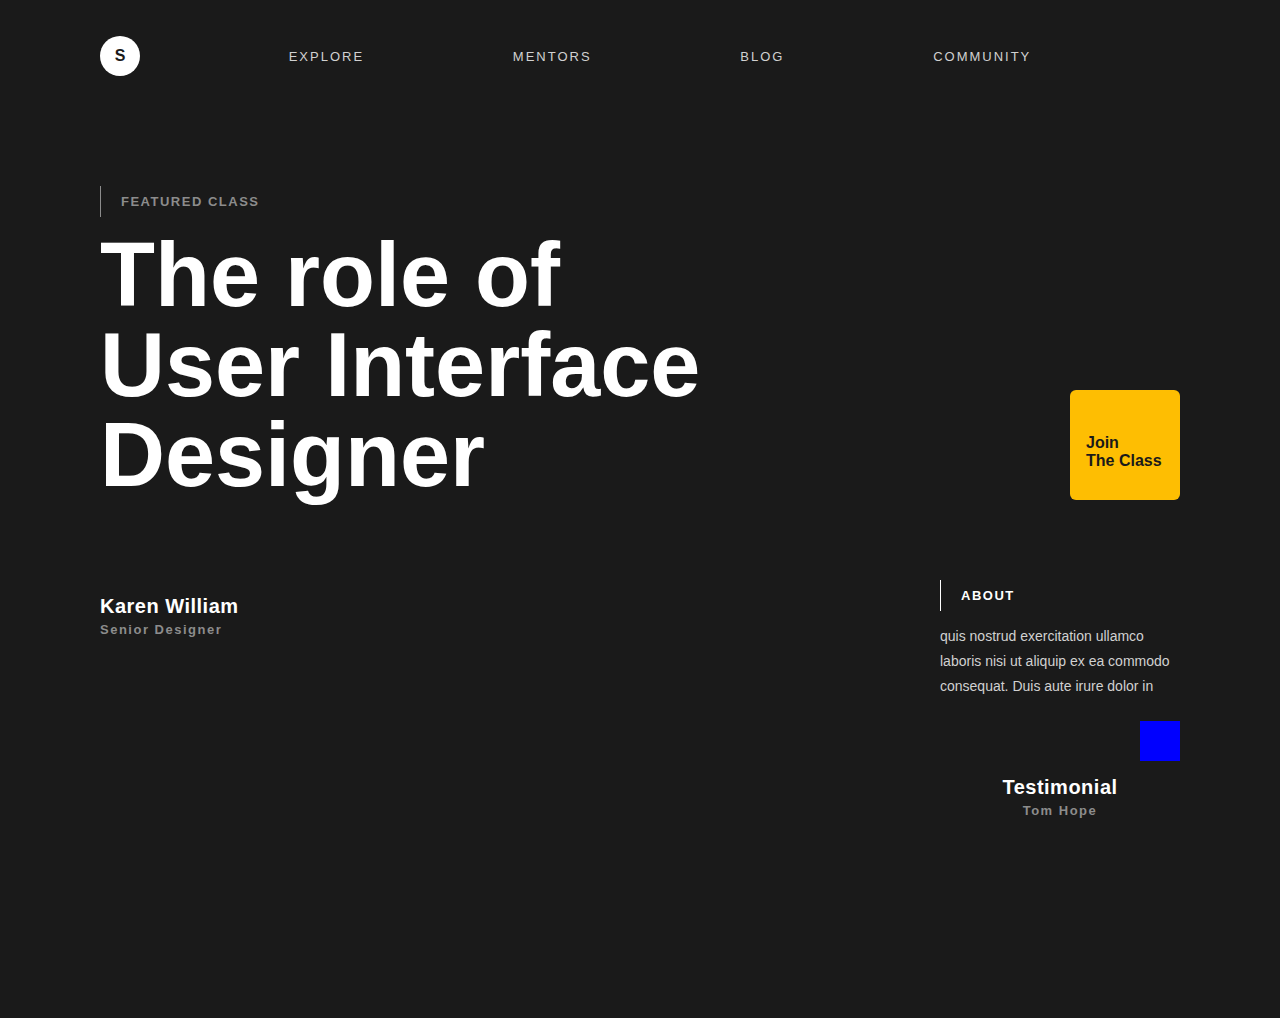
==== index.html @ 88dd3c0a "finish header" ====
<!DOCTYPE html>
<html lang="en">
<head>
  <meta charset="UTF-8">
  <meta http-equiv="X-UA-Compatible" content="IE=edge">
  <meta name="viewport" content="width=device-width, initial-scale=1.0">
  <link rel="stylesheet" href="style.css">
  <title>Сайт визитка</title>
</head>
<body>
  <header class="header">
    <div class="container">
      <nav class="navigation">
        <a href="" class="logo">S</a>
        <ul class="navigation-holder">
          <li class="nav-links">
            <a href="#">Explore</a>
          </li>
          <li class="nav-links">
            <a href="#">Mentors</a>
          </li>
          <li class="nav-links">
            <a href="#">Blog</a>
          </li>
          <li class="nav-links">
            <a href="#">Community</a>
          </li>
        </ul>
      </nav>
      <!-- Конец навигации -->
      <section class="header-title">
        <span class="header-subtitle-text">featured class</span>
        <h1 class="header-title-text">
          The role of
          User Interface
          Designer
        </h1>
      
        <a href="#" class="join">
          <img src="/img/icons/arrow.svg" alt="">
          <span class="join-text">Join <br> The Class</span>
        </a>
      </section>
      <!-- Конец 2ой секции -->
      <section class="header-info-block">
        
        <div class="card-info">
          <img src="/img/girl-avatar.png" alt="" class="card-info-img">
          <h2 class="info-title">Karen William</h2>
          <span class="info-subtitle">Senior Designer</span>
        </div>

        <div class="card-about">
          <div class="about-text-wrapper">
            <span class="about-subtitle-text">About</span>
            <p class="about-desc">
              quis nostrud exercitation ullamco
              laboris nisi ut aliquip ex ea commodo
              consequat. Duis aute irure dolor in
            </p>
          </div>

          <div class="audio-block">
            <img src="/img/man-avatar.png" alt="">
            <div class="audio-container">
              <img src="/img/audio.png" class="audio-track" alt="">
              <a href="#" class="play-btn">
                <img src="/img/icons/play.svg" alt="">
              </a>
            </div>

          </div>

          <h2 class="about-title">Testimonial</h2>
          <span class="about-subtitle">Tom Hope</span>
        </div>
      </section>

    </div>
  </header>
</body>
</html>
---- style.css ----
* {
  box-sizing: border-box;
  margin: 0;
  font-family: Arial, Helvetica, sans-serif;
}
.container {
  max-width: 1080px;
  margin: 0 auto;
}

/* HEADER */
.header {
  background-color: #1A1A1A;
  padding-top: 36px;
  padding-bottom: 200px;
}
.navigation {
  display: flex;
  justify-content: space-between;
  align-items: center;
}
.logo {
  width: 40px;
  height: 40px;
  border-radius: 50%;
  background-color: #fff;
  display: flex;
  justify-content: center;
  align-items: center;
  text-decoration: none;
  color: #1A1A1A;
  font-weight: bold;
}
.navigation-holder {
  list-style-type: none;
  padding: 0;
  display: flex;
  flex-grow: 1;
  justify-content: space-evenly;
}
.nav-links a {
  text-decoration: none;
  color: #D1D1D1;
  text-transform: uppercase;
  letter-spacing: 2px;
  font-size: 13px;
}

.header-title {
  margin-top: 110px;
  margin-bottom: 80px;
  position: relative;
}
.header-subtitle-text {
  display: inline-block;
  border-left: 1px solid #8C8C8C;
  padding: 8px 0 8px 20px;
  color: #8C8C8C;
  font-weight: bold;
  text-transform: uppercase;
  font-size: 13px;
  letter-spacing: 1.5px;
  margin-bottom: 13px;
}
.header-title-text {
  font-size: 90px;
  font-weight: bold;
  color: #fff;
  max-width: 620px;
  line-height: 1;
}

.join {
  background-color: #FEBE02;
  position: absolute;
  right: 0;
  bottom: 0;
  width: 110px;
  height: 110px;
  padding: 16px;
  display: flex;
  flex-direction: column;
  justify-content: space-evenly;
  align-items: flex-start;
  text-decoration: none;
  color: #1A1A1A;
  font-weight: bold;
  border-radius: 6px;
}

.header-info-block {
  display: flex;
  justify-content: space-between;
}
.card-info {
  max-width: 361px;
}

.card-info-img {
  display: flex;
}
.info-title {
  font-size: 20px;
  font-weight: bold;
  color: #fff;
  letter-spacing: 0.5px;
  margin-top: 15px;
  margin-bottom: 4px;
}
.info-subtitle {
  font-size: 13px;
  color: #8C8C8C;
  font-weight: bold;
  letter-spacing: 1.5px;
  display: block;
}

.about-subtitle-text {
  display: inline-block;
  border-left: 1px solid #fff;
  padding: 8px 0 8px 20px;
  color: #fff;
  font-weight: bold;
  text-transform: uppercase;
  font-size: 13px;
  letter-spacing: 1.5px;
  margin-bottom: 13px;
}
.about-desc {
  color: #D1D1D1;
  max-width: 240px;
  font-size: 14px;
  line-height: 1.8;
}

.audio-block {
  background-color: #242424;
  display: flex;
  margin-top: 61px;
}
.audio-container {
  display: flex;
  align-items: center;
  justify-content: center;
  flex: 1;
  position: relative;
  padding: 0 34px;
}
.play-btn {
  display: flex;
  background-color: blue;
  width: 40px;
  height: 40px;
  align-items: center;
  justify-content: center;
  position: absolute;
  right: 0;
  bottom: 0;
}

.about-title {
  font-size: 20px;
  font-weight: bold;
  color: #fff;
  letter-spacing: 0.5px;
  margin-top: 15px;
  margin-bottom: 4px;
  text-align: center;
}
.about-subtitle {
  font-size: 13px;
  color: #8C8C8C;
  font-weight: bold;
  letter-spacing: 1.5px;
  text-align: center;
  display: block;
}
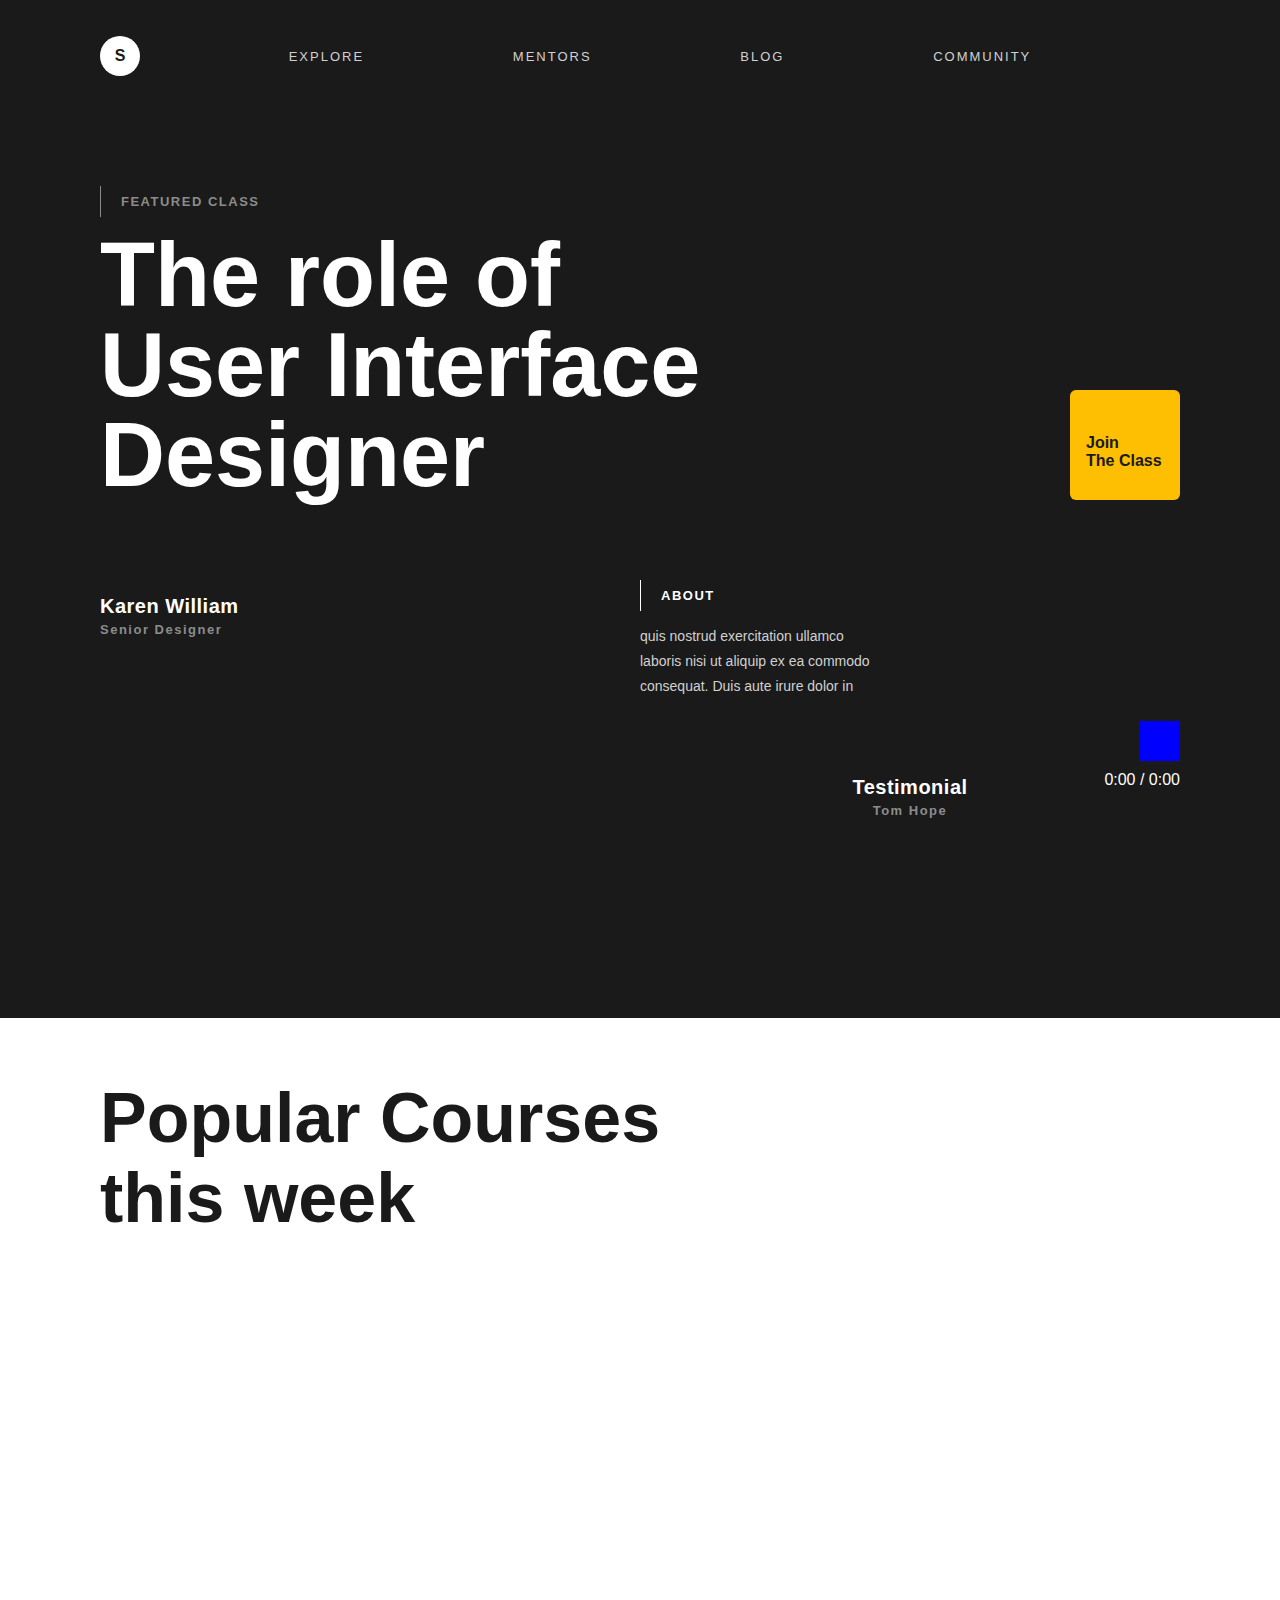
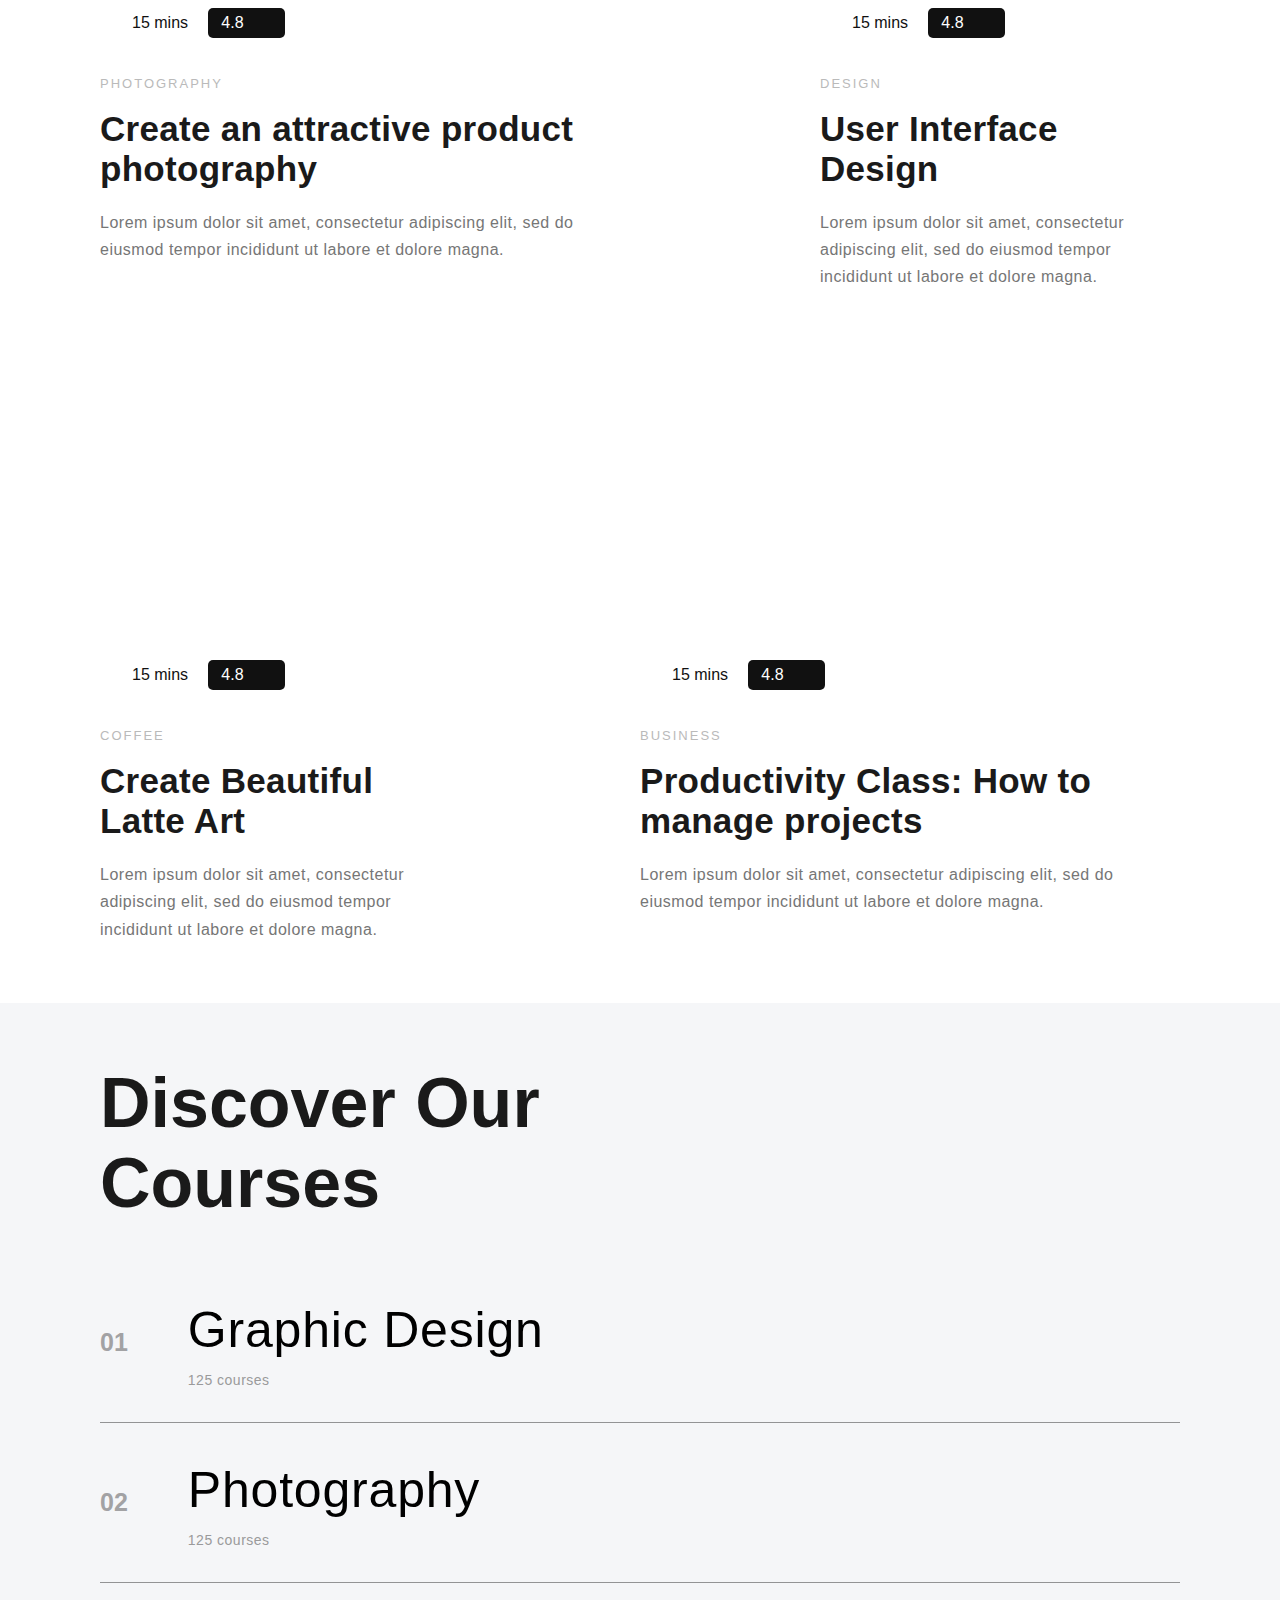
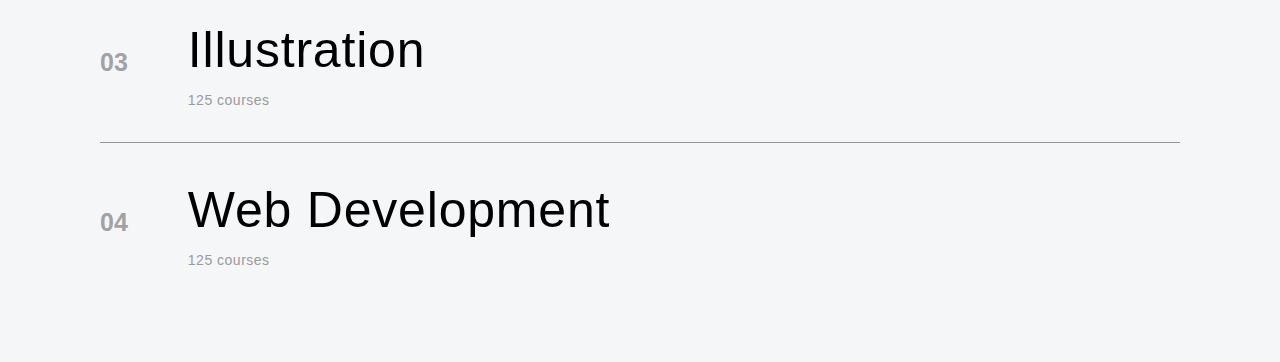
==== commit af2d1dd2: "src img" ====
--- a/index.html
+++ b/index.html
@@ -11,7 +11,8 @@
   <header class="header">
     <div class="container">
       <nav class="navigation">
-        <a href="" class="logo">S</a>
+        <a href="#" class="logo">S</a>
+        <a href="#" class="mob-btn">=</a>
         <ul class="navigation-holder">
           <li class="nav-links">
             <a href="#">Explore</a>
@@ -27,25 +28,19 @@
           </li>
         </ul>
       </nav>
-      <!-- Конец навигации -->
       <section class="header-title">
         <span class="header-subtitle-text">featured class</span>
         <h1 class="header-title-text">
-          The role of
-          User Interface
-          Designer
+          The role of User Interface Designer
         </h1>
-      
         <a href="#" class="join">
-          <img src="/img/icons/arrow.svg" alt="">
+          <img src="./img/icons/arrow.svg" alt="">
           <span class="join-text">Join <br> The Class</span>
         </a>
       </section>
-      <!-- Конец 2ой секции -->
       <section class="header-info-block">
-        
         <div class="card-info">
-          <img src="/img/girl-avatar.png" alt="" class="card-info-img">
+          <img src="./img/girl-avatar.png" alt="" class="card-info-img">
           <h2 class="info-title">Karen William</h2>
           <span class="info-subtitle">Senior Designer</span>
         </div>
@@ -60,24 +55,186 @@
             </p>
           </div>
 
-          <div class="audio-block">
-            <img src="/img/man-avatar.png" alt="">
-            <div class="audio-container">
-              <img src="/img/audio.png" class="audio-track" alt="">
-              <a href="#" class="play-btn">
-                <img src="/img/icons/play.svg" alt="">
-              </a>
-            </div>
-
-          </div>
-
-          <h2 class="about-title">Testimonial</h2>
-          <span class="about-subtitle">Tom Hope</span>
+          <div class="audio-holder">
+            <div class="audio-block">
+              <img src="./img/man-avatar.png" alt="">
+              <div class="audio-container">
+                <div class="audio-detail">
+                  <div class="control">
+                    <i class="fi-rr-play" id="playPause"></i>
+                  </div>
+                  <div id="wave"></div>
+                </div>
+              </div>
+            </div>
+
+            <div class="audio-author">
+              <div>
+                <h2 class="about-title">Testimonial</h2>
+                <span class="about-subtitle">Tom Hope</span>
+              </div>
+
+              <div class="time">
+                <span id="current">0:00</span> /
+                <span id="duration">0:00</span>
+              </div>
+            </div>
+
+          </div>
         </div>
-      </section>
-
+      </section> <!-- Конец .header-info-block -->
     </div>
   </header>
+
+  <main class="main-content">
+    <div class="container">
+      <section class="courses">
+        <h1 class="course-section-title">Popular Courses <br> this week</h1>
+
+        <section class="course-row">
+          <div class="course-card card-big">
+            <div class="img-container img-card-1">
+              <span class="btn-time">15 mins</span>
+              <span class="btn-raiting">
+                4.8
+                <img src="./img/icons/star.svg" width="15" height="15" alt="">
+              </span>
+            </div>
+
+            <div class="info-container">
+              <h4 class="course-category">PHOTOGRAPHY</h4>
+
+              <h2 class="course-title">Create an attractive product photography</h2>
+
+              <p class="course-desc">Lorem ipsum dolor sit amet, consectetur
+                adipiscing elit, sed do eiusmod tempor
+                incididunt ut labore et dolore magna.
+              </p>
+            </div>
+          </div>
+
+          <div class="course-card card-small">
+            <div class="img-container img-card-2">
+              <span class="btn-time">15 mins</span>
+              <span class="btn-raiting">
+                4.8
+                <img src="./img/icons/star.svg" width="15" height="15" alt="">
+              </span>
+            </div>
+
+            <div class="info-container">
+              <h4 class="course-category">DESIGN</h4>
+
+              <h2 class="course-title">User Interface Design</h2>
+
+              <p class="course-desc">Lorem ipsum dolor sit amet, consectetur
+                adipiscing elit, sed do eiusmod tempor
+                incididunt ut labore et dolore magna.
+              </p>
+            </div>
+          </div>
+        </section>
+
+        <section class="course-row">
+          <div class="course-card card-small">
+            <div class="img-container img-card-3">
+              <span class="btn-time">15 mins</span>
+              <span class="btn-raiting">
+                4.8
+                <img src="./img/icons/star.svg" width="15" height="15" alt="">
+              </span>
+            </div>
+
+            <div class="info-container">
+              <h4 class="course-category">COFFEE</h4>
+
+              <h2 class="course-title">Create Beautiful Latte Art</h2>
+
+              <p class="course-desc">Lorem ipsum dolor sit amet, consectetur
+                adipiscing elit, sed do eiusmod tempor
+                incididunt ut labore et dolore magna.
+              </p>
+            </div>
+          </div>
+
+          <div class="course-card card-big">
+            <div class="img-container img-card-4">
+              <span class="btn-time">15 mins</span>
+              <span class="btn-raiting">
+                4.8
+                <img src="./img/icons/star.svg" width="15" height="15" alt="">
+              </span>
+            </div>
+
+            <div class="info-container">
+              <h4 class="course-category">BUSINESS</h4>
+
+              <h2 class="course-title">Productivity Class: How to manage projects</h2>
+
+              <p class="course-desc">Lorem ipsum dolor sit amet, consectetur
+                adipiscing elit, sed do eiusmod tempor
+                incididunt ut labore et dolore magna.
+              </p>
+            </div>
+          </div>
+        </section>
+
+      </section> <!-- конец section.courses -->
+    </div>
+  </main>
+  
+  <footer class="footer">
+    <div class="container">
+      <section class="courses-info">
+
+        <h1 class="course-info-title">Discover Our <br> Courses</h1>
+        
+        <section class="footer-row">
+          <div class="left-block">
+            <h4 class="course-number">01</h4>
+            <div class="course-block">
+              <h2 class="course-name">Graphic Design</h2>
+              <span class="course-count">125 courses</span>
+            </div>
+          </div>
+          <img src="./img/icons/arrow.svg" width="18" alt="">
+        </section>
+        <section class="footer-row">
+          <div class="left-block">
+            <h4 class="course-number">02</h4>
+            <div class="course-block">
+              <h2 class="course-name">Photography</h2>
+              <span class="course-count">125 courses</span>
+            </div>
+          </div>
+          <img src="./img/icons/arrow.svg" width="18" alt="">
+        </section>
+        <section class="footer-row">
+          <div class="left-block">
+            <h4 class="course-number">03</h4>
+            <div class="course-block">
+              <h2 class="course-name">Illustration</h2>
+              <span class="course-count">125 courses</span>
+            </div>
+          </div>
+          <img src="./img/icons/arrow.svg" width="18" alt="">
+        </section>
+        <section class="footer-row">
+          <div class="left-block">
+            <h4 class="course-number">04</h4>
+            <div class="course-block">
+              <h2 class="course-name">Web Development</h2>
+              <span class="course-count">125 courses</span>
+            </div>
+          </div>
+          <img src="./img/icons/arrow.svg" width="18" alt="">
+        </section>
+      </section>
+    </div>
+  </footer>
+
+  <script src="wavesurfer.js"></script>
+  <script src="media.js"></script>
 </body>
 </html>
 
--- a/style.css
+++ b/style.css
@@ -1,8 +1,11 @@
+@import url('https://cdn-uicons.flaticon.com/uicons-regular-rounded/css/uicons-regular-rounded.css');
+
 * {
   box-sizing: border-box;
   margin: 0;
   font-family: Arial, Helvetica, sans-serif;
 }
+
 .container {
   max-width: 1080px;
   margin: 0 auto;
@@ -14,11 +17,13 @@
   padding-top: 36px;
   padding-bottom: 200px;
 }
+
 .navigation {
   display: flex;
   justify-content: space-between;
   align-items: center;
 }
+
 .logo {
   width: 40px;
   height: 40px;
@@ -31,6 +36,7 @@
   color: #1A1A1A;
   font-weight: bold;
 }
+
 .navigation-holder {
   list-style-type: none;
   padding: 0;
@@ -38,6 +44,7 @@
   flex-grow: 1;
   justify-content: space-evenly;
 }
+
 .nav-links a {
   text-decoration: none;
   color: #D1D1D1;
@@ -51,6 +58,7 @@
   margin-bottom: 80px;
   position: relative;
 }
+
 .header-subtitle-text {
   display: inline-block;
   border-left: 1px solid #8C8C8C;
@@ -62,6 +70,7 @@
   letter-spacing: 1.5px;
   margin-bottom: 13px;
 }
+
 .header-title-text {
   font-size: 90px;
   font-weight: bold;
@@ -92,6 +101,7 @@
   display: flex;
   justify-content: space-between;
 }
+
 .card-info {
   max-width: 361px;
 }
@@ -99,6 +109,7 @@
 .card-info-img {
   display: flex;
 }
+
 .info-title {
   font-size: 20px;
   font-weight: bold;
@@ -107,6 +118,7 @@
   margin-top: 15px;
   margin-bottom: 4px;
 }
+
 .info-subtitle {
   font-size: 13px;
   color: #8C8C8C;
@@ -126,6 +138,7 @@
   letter-spacing: 1.5px;
   margin-bottom: 13px;
 }
+
 .about-desc {
   color: #D1D1D1;
   max-width: 240px;
@@ -133,11 +146,16 @@
   line-height: 1.8;
 }
 
+.audio-holder {
+  width: 540px;
+}
+
 .audio-block {
   background-color: #242424;
   display: flex;
   margin-top: 61px;
 }
+
 .audio-container {
   display: flex;
   align-items: center;
@@ -146,6 +164,7 @@
   position: relative;
   padding: 0 34px;
 }
+
 .play-btn {
   display: flex;
   background-color: blue;
@@ -167,6 +186,7 @@
   margin-bottom: 4px;
   text-align: center;
 }
+
 .about-subtitle {
   font-size: 13px;
   color: #8C8C8C;
@@ -174,4 +194,286 @@
   letter-spacing: 1.5px;
   text-align: center;
   display: block;
-}+}
+
+.audio-detail {
+  flex: 1;
+}
+
+.control {
+  position: absolute;
+  right: 0;
+  bottom: 0;
+}
+
+.control i {
+  width: 40px;
+  height: 40px;
+  display: flex;
+  justify-content: center;
+  align-items: center;
+  font-size: 1.25rem;
+  background-color: blue;
+  color: white;
+  cursor: pointer;
+}
+
+.audio-author {
+  display: flex;
+  justify-content: center;
+  position: relative;
+}
+
+.time {
+  color: #fff;
+  position: absolute;
+  top: 10px;
+  right: 0;
+}
+
+/* MAIN CONTENT */
+
+.course-section-title {
+  font-weight: 600;
+  font-size: 70px;
+  color: #1A1A1A;
+  margin: 60px 0;
+}
+.course-row {
+  display: flex;
+  justify-content: space-between;
+  margin-bottom: 60px;
+}
+
+.card-big {
+  width: 540px;
+}
+.card-small {
+  width: 360px;
+}
+
+.img-container {
+  background-size: cover;
+  background-position: center;
+  background-repeat: no-repeat;
+  height: 360px;
+  display: flex;
+  flex-direction: row;
+  align-items: flex-end;
+  padding-bottom: 20px;
+  padding-left: 20px;
+}
+.img-card-1 {background-image: url(./img/card-1.png);}
+
+.btn-time {
+  background-color: #fff;
+  border-radius: 5px;
+  color: #111;
+  padding: 6px 12px;
+  display: inline-block;
+  margin-right: 8px;
+}
+.btn-raiting {
+  width: 77px;
+  background-color: #111;
+  border-radius: 5px;
+  color: #fff;
+  padding: 6px 0px;
+  display: inline-flex;
+  align-items: center;
+  justify-content: space-evenly;
+}
+
+.course-category {
+  font-size: 13px;
+  letter-spacing: 2px;
+  color: #BABABA;
+  font-weight: 400;
+  margin: 18px 0;
+}
+.course-title {
+  font-size: 35px;
+  font-weight: bold;
+  letter-spacing: 0.3px;
+  color: #1A1A1A;
+  margin-bottom: 20px;
+}
+.course-desc {
+  font-size: 16px;
+  font-weight: 400;
+  color: #767676;
+  line-height: 1.7;
+  letter-spacing: 0.5px;
+}
+
+.img-card-2 {background-image: url(./img/card-2.png);}
+
+.img-card-3 {background-image: url(./img/card-3.png);}
+
+.img-card-4 {background-image: url(./img/card-4.png);}
+
+/* FOOTER */
+
+.footer {
+  background-color: #F5F6F8;
+  padding: 60px 0;
+}
+.course-info-title {
+  font-weight: 600;
+  font-size: 70px;
+  color: #1A1A1A;
+  padding-bottom: 40px;
+}
+
+.footer-row {
+  display: flex;
+  justify-content: space-between;
+  align-items: center;
+  border-bottom: 1px solid #939495;
+  padding: 30px 0;
+}
+.left-block {
+  display: flex;
+  align-items: center;
+}
+.course-number {
+  font-style: normal;
+  font-weight: 600;
+  font-size: 25px;
+  color: #A2A2A4;
+}
+
+.course-block {
+  margin-left: 60px;
+  line-height: 1.5;
+}
+.course-name {
+  font-style: normal;
+  font-weight: 400;
+  font-size: 50px;
+  letter-spacing: 0.8px;
+  color: #000000;
+}
+.course-count {
+  font-style: normal;
+  font-weight: 400;
+  font-size: 14px;
+  letter-spacing: 0.5px;
+  color: #9A9A9B;
+}
+.footer-row:last-child {
+  border-bottom: none;
+}
+
+.mob-btn {
+  display: none;
+}
+
+
+/* MEDIA QUERIES */
+
+@media (max-width: 1120px) {
+  .container {
+    padding: 0 20px;
+  }
+}
+
+@media (max-width: 992px) {
+  /* Для аудиоблока */
+  .header-info-block {
+    flex-direction: column;
+  }
+  .card-about {
+    align-self: flex-end;
+    margin-top: 60px;
+  }
+  .audio-container {
+    order: -1;
+  }
+
+  /* Для основного раздела */
+  .course-row {
+    flex-wrap: wrap;
+    margin-bottom: 0;
+  }
+  .course-card {
+    display: flex;
+    margin-bottom: 60px;
+  }
+  .card-big, .card-small {
+    width: 100%;
+  }
+  .img-container, .info-container {
+    width: 50%;
+  }
+  .img-card-1, .img-card-3 {
+    margin-right: 40px;
+  }
+  .img-card-2, .img-card-4 {
+    order: 2;
+    margin-left: 40px;
+  }
+}
+
+@media (max-width: 756px) {
+  /* Для основного раздела */
+  .course-card {
+    flex-direction: column;
+  }
+  .img-card-1, .img-card-3, .img-card-2, .img-card-4 {
+    margin: 0;
+  }
+  .img-container, .info-container {
+    width: 100%;
+  }
+  .img-card-2, .img-card-4 {
+    order: -1;
+  }
+}
+
+@media (max-width: 578px) {
+   /* Для меню */
+  .navigation-holder {
+    display: none;
+  }
+  .mob-btn {
+    display: inline-block;
+    text-decoration: none;
+    font-size: 60px;
+    color: #fff;
+  }
+
+  /* Заголовок в шапке */
+  .header-title-text {
+    font-size: 60px;
+  }
+
+  /* Кнопка Join */
+  .join {
+    display: none;
+  }
+
+  /* Изображение девушки */
+  .card-info-img {
+    max-width: 100%;
+  }
+
+  /* Для аудиоблока */
+  .audio-holder, .card-about {
+    width: 100%;
+  }
+  .audio-block img {
+    display: none;
+  }
+  .audio-container {
+    padding: 0 42px 0 0;
+  }
+  .control i {
+    height: 48px;
+  }
+
+  /* Для футера */ 
+  .course-name {
+    font-size: 24px;
+  }
+}
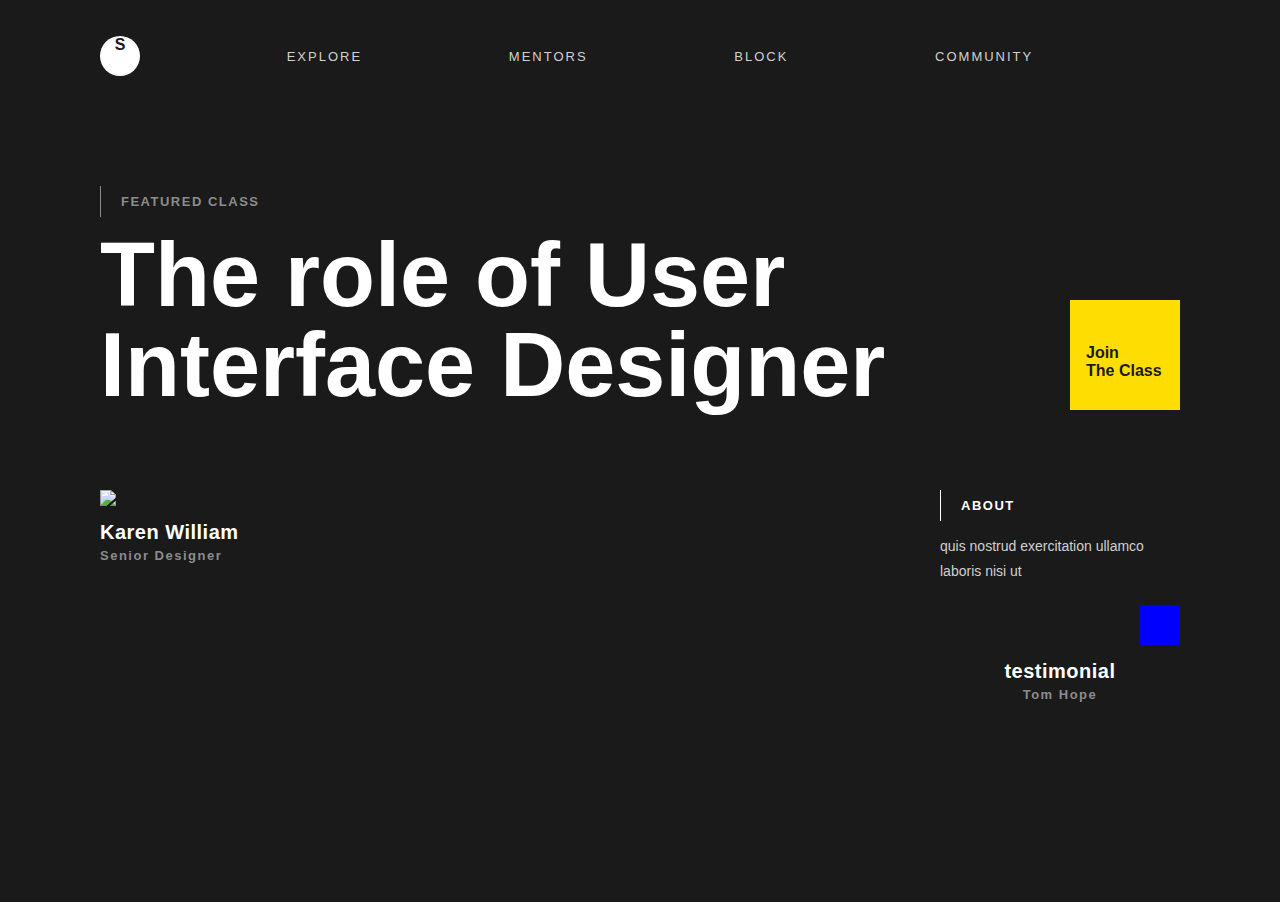
==== commit ed2ffa4f: "10" ====
--- a/index.html
+++ b/index.html
@@ -1,251 +1,72 @@
 <!DOCTYPE html>
 <html lang="en">
 <head>
-  <meta charset="UTF-8">
-  <meta http-equiv="X-UA-Compatible" content="IE=edge">
-  <meta name="viewport" content="width=device-width, initial-scale=1.0">
-  <link rel="stylesheet" href="style.css">
-  <title>Сайт визитка</title>
+    <meta charset="UTF-8">
+    <meta name="viewport" content="width=device-width, initial-scale=1.0">
+    <title>Document</title>
+    <link rel="stylesheet" href="style.css">
 </head>
 <body>
-  <header class="header">
-    <div class="container">
-      <nav class="navigation">
-        <a href="#" class="logo">S</a>
-        <a href="#" class="mob-btn">=</a>
-        <ul class="navigation-holder">
-          <li class="nav-links">
-            <a href="#">Explore</a>
-          </li>
-          <li class="nav-links">
-            <a href="#">Mentors</a>
-          </li>
-          <li class="nav-links">
-            <a href="#">Blog</a>
-          </li>
-          <li class="nav-links">
-            <a href="#">Community</a>
-          </li>
-        </ul>
-      </nav>
-      <section class="header-title">
-        <span class="header-subtitle-text">featured class</span>
-        <h1 class="header-title-text">
-          The role of User Interface Designer
-        </h1>
-        <a href="#" class="join">
-          <img src="./img/icons/arrow.svg" alt="">
-          <span class="join-text">Join <br> The Class</span>
-        </a>
-      </section>
-      <section class="header-info-block">
-        <div class="card-info">
-          <img src="./img/girl-avatar.png" alt="" class="card-info-img">
-          <h2 class="info-title">Karen William</h2>
-          <span class="info-subtitle">Senior Designer</span>
+    <header class="header">
+        <div class="container">
+            <nav class="navigation">
+                 <a href="" class="logo">S</a>
+                 <ul class="navigation-holder">
+                    <li class="nav-links">
+                        <a href="#">Explore</a>
+                    </li>
+                    <li class="nav-links">
+                        <a href="#">Mentors</a>
+                    </li>
+                    <li class="nav-links">
+                        <a href="#">block</a>
+                    </li>
+                    <li class="nav-links">
+                        <a href="#">community</a>
+                    </li>
+                 </ul>
+
+            </nav>
+            <section class="header-title">
+              <span class="header-subtitle-text">featured class</span>
+              <h1 class="header-title-text">
+                The role of
+                 User Interface
+                 Designer
+              </h1>
+
+              <a href="#" class="join">
+                <img src="/img/img/icons/arrow.svg"  alt="">
+                <span class="join-text">Join <br> The Class</span>
+              </a>
+            </section>
+            <section class="header-info-block">
+                <div class="card-info">
+                    <img src="img/girl-avatar.png" class="card-info-img">
+                 <h2 class="info-title">Karen William</h2>
+                 <span class="info-subtitle">Senior Designer</span>
+                </div>
+                <div class="card-about">
+                 <div class="about-text-wrapper">
+                  <span class="about-subtitle-text">about</span>
+                  <p class="about-desc">quis nostrud exercitation ullamco
+                    laboris nisi ut </p>
+                 </div>
+                 <div class="audio-block">
+                    <img src="img/man-avatar.png" alt="">
+                    <div class="audio-container">
+                        <img src="img/audio.png" alt="" class="audio-track">
+                        <a href="#" class="play-btn">
+                            <img src="img/img/icons/play.svg" alt="">
+                        </a>
+                    </div>
+                 </div>
+                 <h2 class="about-title"> testimonial  </h2>
+                <span class="about-subtitle">Tom Hope</span>
+
+                </div>
+            </section>
         </div>
-
-        <div class="card-about">
-          <div class="about-text-wrapper">
-            <span class="about-subtitle-text">About</span>
-            <p class="about-desc">
-              quis nostrud exercitation ullamco
-              laboris nisi ut aliquip ex ea commodo
-              consequat. Duis aute irure dolor in
-            </p>
-          </div>
-
-          <div class="audio-holder">
-            <div class="audio-block">
-              <img src="./img/man-avatar.png" alt="">
-              <div class="audio-container">
-                <div class="audio-detail">
-                  <div class="control">
-                    <i class="fi-rr-play" id="playPause"></i>
-                  </div>
-                  <div id="wave"></div>
-                </div>
-              </div>
-            </div>
-
-            <div class="audio-author">
-              <div>
-                <h2 class="about-title">Testimonial</h2>
-                <span class="about-subtitle">Tom Hope</span>
-              </div>
-
-              <div class="time">
-                <span id="current">0:00</span> /
-                <span id="duration">0:00</span>
-              </div>
-            </div>
-
-          </div>
-        </div>
-      </section> <!-- Конец .header-info-block -->
-    </div>
-  </header>
-
-  <main class="main-content">
-    <div class="container">
-      <section class="courses">
-        <h1 class="course-section-title">Popular Courses <br> this week</h1>
-
-        <section class="course-row">
-          <div class="course-card card-big">
-            <div class="img-container img-card-1">
-              <span class="btn-time">15 mins</span>
-              <span class="btn-raiting">
-                4.8
-                <img src="./img/icons/star.svg" width="15" height="15" alt="">
-              </span>
-            </div>
-
-            <div class="info-container">
-              <h4 class="course-category">PHOTOGRAPHY</h4>
-
-              <h2 class="course-title">Create an attractive product photography</h2>
-
-              <p class="course-desc">Lorem ipsum dolor sit amet, consectetur
-                adipiscing elit, sed do eiusmod tempor
-                incididunt ut labore et dolore magna.
-              </p>
-            </div>
-          </div>
-
-          <div class="course-card card-small">
-            <div class="img-container img-card-2">
-              <span class="btn-time">15 mins</span>
-              <span class="btn-raiting">
-                4.8
-                <img src="./img/icons/star.svg" width="15" height="15" alt="">
-              </span>
-            </div>
-
-            <div class="info-container">
-              <h4 class="course-category">DESIGN</h4>
-
-              <h2 class="course-title">User Interface Design</h2>
-
-              <p class="course-desc">Lorem ipsum dolor sit amet, consectetur
-                adipiscing elit, sed do eiusmod tempor
-                incididunt ut labore et dolore magna.
-              </p>
-            </div>
-          </div>
-        </section>
-
-        <section class="course-row">
-          <div class="course-card card-small">
-            <div class="img-container img-card-3">
-              <span class="btn-time">15 mins</span>
-              <span class="btn-raiting">
-                4.8
-                <img src="./img/icons/star.svg" width="15" height="15" alt="">
-              </span>
-            </div>
-
-            <div class="info-container">
-              <h4 class="course-category">COFFEE</h4>
-
-              <h2 class="course-title">Create Beautiful Latte Art</h2>
-
-              <p class="course-desc">Lorem ipsum dolor sit amet, consectetur
-                adipiscing elit, sed do eiusmod tempor
-                incididunt ut labore et dolore magna.
-              </p>
-            </div>
-          </div>
-
-          <div class="course-card card-big">
-            <div class="img-container img-card-4">
-              <span class="btn-time">15 mins</span>
-              <span class="btn-raiting">
-                4.8
-                <img src="./img/icons/star.svg" width="15" height="15" alt="">
-              </span>
-            </div>
-
-            <div class="info-container">
-              <h4 class="course-category">BUSINESS</h4>
-
-              <h2 class="course-title">Productivity Class: How to manage projects</h2>
-
-              <p class="course-desc">Lorem ipsum dolor sit amet, consectetur
-                adipiscing elit, sed do eiusmod tempor
-                incididunt ut labore et dolore magna.
-              </p>
-            </div>
-          </div>
-        </section>
-
-      </section> <!-- конец section.courses -->
-    </div>
-  </main>
-  
-  <footer class="footer">
-    <div class="container">
-      <section class="courses-info">
-
-        <h1 class="course-info-title">Discover Our <br> Courses</h1>
-        
-        <section class="footer-row">
-          <div class="left-block">
-            <h4 class="course-number">01</h4>
-            <div class="course-block">
-              <h2 class="course-name">Graphic Design</h2>
-              <span class="course-count">125 courses</span>
-            </div>
-          </div>
-          <img src="./img/icons/arrow.svg" width="18" alt="">
-        </section>
-        <section class="footer-row">
-          <div class="left-block">
-            <h4 class="course-number">02</h4>
-            <div class="course-block">
-              <h2 class="course-name">Photography</h2>
-              <span class="course-count">125 courses</span>
-            </div>
-          </div>
-          <img src="./img/icons/arrow.svg" width="18" alt="">
-        </section>
-        <section class="footer-row">
-          <div class="left-block">
-            <h4 class="course-number">03</h4>
-            <div class="course-block">
-              <h2 class="course-name">Illustration</h2>
-              <span class="course-count">125 courses</span>
-            </div>
-          </div>
-          <img src="./img/icons/arrow.svg" width="18" alt="">
-        </section>
-        <section class="footer-row">
-          <div class="left-block">
-            <h4 class="course-number">04</h4>
-            <div class="course-block">
-              <h2 class="course-name">Web Development</h2>
-              <span class="course-count">125 courses</span>
-            </div>
-          </div>
-          <img src="./img/icons/arrow.svg" width="18" alt="">
-        </section>
-      </section>
-    </div>
-  </footer>
-
-  <script src="wavesurfer.js"></script>
-  <script src="media.js"></script>
+    </header>
 </body>
-</html>
-
-
-
-
-
-
-
-
-
-
-
-
+</html>--- a/style.css
+++ b/style.css
@@ -1,479 +1,173 @@
-@import url('https://cdn-uicons.flaticon.com/uicons-regular-rounded/css/uicons-regular-rounded.css');
-
 * {
   box-sizing: border-box;
   margin: 0;
   font-family: Arial, Helvetica, sans-serif;
 }
+.container {
+    max-width: 1080px;
+    margin: 0 auto;
+}
+.header {
+    background-color: #1a1a1a;
+    padding-top: 36px;
+    padding-bottom: 200px;
+}
+.navigation {
+    display: flex;
+    justify-content: space-between;
+    align-items: center;
+}
+.logo{
+    width: 40px;
+    height: 40px;
+    border-radius: 50%;
+    background-color: #fff;
+    display: flex;
+    justify-content: center;
+    text-decoration: none;
+    color: #1a1a1a;
+    font-weight: bold;
+}
+.navigation-holder {
+    list-style-type: none;
+    padding: 0;
+    display: flex;
+    flex-grow: 1;
+    justify-content: space-evenly;
+}
+.nav-links a {
+ text-decoration: none;
+ color: #d1d1d1;
+ text-transform: uppercase;
+ letter-spacing: 2px;
+ font-size: 13px;
+}
+.header-title {
+    margin-top: 110px;
+    margin-bottom: 80px;
+    position: relative;
+}
+.header-subtitle-text {
+    display: inline-block;
+    border-left: 1px solid #8c8c8c;
+    padding: 8px 0 8px 20px;
+    color: #8c8c8c;
+    font-weight: bold;
+    text-transform: uppercase;
+    font-size: 13px;
+    letter-spacing: 1.5px;
+    margin-bottom: 13px;
+}
+.header-title-text {
+    font-size: 90px;
+    font-weight: bold;
+    color: #fff;
+    max-height: 620px;
+    line-height: 1;
+}
+.join {
+    background-color: #fede02;
+    position: absolute;
+    right: 0;
+    bottom: 0;
+    width: 110px;
+    height: 110px;
+    padding: 16px;
+    display: flex;
+    flex-direction: column;
+    justify-content: space-evenly;
+    align-items: flex-start;
+    text-decoration: none;
+    color: #1a1a1a;
+    font-weight: bold;
+}
+ .header-info-block{
+    display: flex;
+    justify-content: space-between;
+ }
 
-.container {
-  max-width: 1080px;
-  margin: 0 auto;
-}
+ .card-info{
+    max-width: 361px;
+ }
 
-/* HEADER */
-.header {
-  background-color: #1A1A1A;
-  padding-top: 36px;
-  padding-bottom: 200px;
-}
+ .card-info-img{
+    display: flex;
 
-.navigation {
-  display: flex;
-  justify-content: space-between;
-  align-items: center;
-}
+ }
 
-.logo {
-  width: 40px;
-  height: 40px;
-  border-radius: 50%;
-  background-color: #fff;
-  display: flex;
-  justify-content: center;
-  align-items: center;
-  text-decoration: none;
-  color: #1A1A1A;
-  font-weight: bold;
-}
+ .info-title{
+    font-size: 20px;
+    font-weight: bold;
+    color: #fff;
+    letter-spacing: 0.5px;
+    margin-top: 15px;
+    margin-bottom: 4px;
+ }
 
-.navigation-holder {
-  list-style-type: none;
-  padding: 0;
-  display: flex;
-  flex-grow: 1;
-  justify-content: space-evenly;
-}
+ .info-subtitle{
+    font-size: 13px;
+    color: #8c8c8c;
+    font-weight: bold;
+    letter-spacing: 1.5px;
+    display: block;
+ }
 
-.nav-links a {
-  text-decoration: none;
-  color: #D1D1D1;
-  text-transform: uppercase;
-  letter-spacing: 2px;
-  font-size: 13px;
-}
+ .about-subtitle-text{
+    display: inline-block;
+    border-left: 1px solid #fff;
+    padding: 8px 0 8px 20px;
+    color: #fff;
+    font-weight: bold;
+    text-transform: uppercase;
+    font-size: 13px;
+    letter-spacing: 1.5px;
+    margin-bottom: 13px;
+ }
+ .about-desc{
+    color: #d1d1d1;
+    max-width: 240px;
+    font-size: 14px;
+    line-height: 1.8;
+ }
+ .audio-block{
+    background-color: #242424;
+    display: flex;
+    margin-top: 61px;
+ }
 
-.header-title {
-  margin-top: 110px;
-  margin-bottom: 80px;
-  position: relative;
-}
-
-.header-subtitle-text {
-  display: inline-block;
-  border-left: 1px solid #8C8C8C;
-  padding: 8px 0 8px 20px;
-  color: #8C8C8C;
-  font-weight: bold;
-  text-transform: uppercase;
-  font-size: 13px;
-  letter-spacing: 1.5px;
-  margin-bottom: 13px;
-}
-
-.header-title-text {
-  font-size: 90px;
-  font-weight: bold;
-  color: #fff;
-  max-width: 620px;
-  line-height: 1;
-}
-
-.join {
-  background-color: #FEBE02;
-  position: absolute;
-  right: 0;
-  bottom: 0;
-  width: 110px;
-  height: 110px;
-  padding: 16px;
-  display: flex;
-  flex-direction: column;
-  justify-content: space-evenly;
-  align-items: flex-start;
-  text-decoration: none;
-  color: #1A1A1A;
-  font-weight: bold;
-  border-radius: 6px;
-}
-
-.header-info-block {
-  display: flex;
-  justify-content: space-between;
-}
-
-.card-info {
-  max-width: 361px;
-}
-
-.card-info-img {
-  display: flex;
-}
-
-.info-title {
-  font-size: 20px;
-  font-weight: bold;
-  color: #fff;
-  letter-spacing: 0.5px;
-  margin-top: 15px;
-  margin-bottom: 4px;
-}
-
-.info-subtitle {
-  font-size: 13px;
-  color: #8C8C8C;
-  font-weight: bold;
-  letter-spacing: 1.5px;
-  display: block;
-}
-
-.about-subtitle-text {
-  display: inline-block;
-  border-left: 1px solid #fff;
-  padding: 8px 0 8px 20px;
-  color: #fff;
-  font-weight: bold;
-  text-transform: uppercase;
-  font-size: 13px;
-  letter-spacing: 1.5px;
-  margin-bottom: 13px;
-}
-
-.about-desc {
-  color: #D1D1D1;
-  max-width: 240px;
-  font-size: 14px;
-  line-height: 1.8;
-}
-
-.audio-holder {
-  width: 540px;
-}
-
-.audio-block {
-  background-color: #242424;
-  display: flex;
-  margin-top: 61px;
-}
-
-.audio-container {
-  display: flex;
-  align-items: center;
-  justify-content: center;
-  flex: 1;
-  position: relative;
-  padding: 0 34px;
-}
-
-.play-btn {
-  display: flex;
-  background-color: blue;
-  width: 40px;
-  height: 40px;
-  align-items: center;
-  justify-content: center;
-  position: absolute;
-  right: 0;
-  bottom: 0;
-}
-
-.about-title {
-  font-size: 20px;
-  font-weight: bold;
-  color: #fff;
-  letter-spacing: 0.5px;
-  margin-top: 15px;
-  margin-bottom: 4px;
-  text-align: center;
-}
-
-.about-subtitle {
-  font-size: 13px;
-  color: #8C8C8C;
-  font-weight: bold;
-  letter-spacing: 1.5px;
-  text-align: center;
-  display: block;
-}
-
-.audio-detail {
-  flex: 1;
-}
-
-.control {
-  position: absolute;
-  right: 0;
-  bottom: 0;
-}
-
-.control i {
-  width: 40px;
-  height: 40px;
-  display: flex;
-  justify-content: center;
-  align-items: center;
-  font-size: 1.25rem;
-  background-color: blue;
-  color: white;
-  cursor: pointer;
-}
-
-.audio-author {
-  display: flex;
-  justify-content: center;
-  position: relative;
-}
-
-.time {
-  color: #fff;
-  position: absolute;
-  top: 10px;
-  right: 0;
-}
-
-/* MAIN CONTENT */
-
-.course-section-title {
-  font-weight: 600;
-  font-size: 70px;
-  color: #1A1A1A;
-  margin: 60px 0;
-}
-.course-row {
-  display: flex;
-  justify-content: space-between;
-  margin-bottom: 60px;
-}
-
-.card-big {
-  width: 540px;
-}
-.card-small {
-  width: 360px;
-}
-
-.img-container {
-  background-size: cover;
-  background-position: center;
-  background-repeat: no-repeat;
-  height: 360px;
-  display: flex;
-  flex-direction: row;
-  align-items: flex-end;
-  padding-bottom: 20px;
-  padding-left: 20px;
-}
-.img-card-1 {background-image: url(./img/card-1.png);}
-
-.btn-time {
-  background-color: #fff;
-  border-radius: 5px;
-  color: #111;
-  padding: 6px 12px;
-  display: inline-block;
-  margin-right: 8px;
-}
-.btn-raiting {
-  width: 77px;
-  background-color: #111;
-  border-radius: 5px;
-  color: #fff;
-  padding: 6px 0px;
-  display: inline-flex;
-  align-items: center;
-  justify-content: space-evenly;
-}
-
-.course-category {
-  font-size: 13px;
-  letter-spacing: 2px;
-  color: #BABABA;
-  font-weight: 400;
-  margin: 18px 0;
-}
-.course-title {
-  font-size: 35px;
-  font-weight: bold;
-  letter-spacing: 0.3px;
-  color: #1A1A1A;
-  margin-bottom: 20px;
-}
-.course-desc {
-  font-size: 16px;
-  font-weight: 400;
-  color: #767676;
-  line-height: 1.7;
-  letter-spacing: 0.5px;
-}
-
-.img-card-2 {background-image: url(./img/card-2.png);}
-
-.img-card-3 {background-image: url(./img/card-3.png);}
-
-.img-card-4 {background-image: url(./img/card-4.png);}
-
-/* FOOTER */
-
-.footer {
-  background-color: #F5F6F8;
-  padding: 60px 0;
-}
-.course-info-title {
-  font-weight: 600;
-  font-size: 70px;
-  color: #1A1A1A;
-  padding-bottom: 40px;
-}
-
-.footer-row {
-  display: flex;
-  justify-content: space-between;
-  align-items: center;
-  border-bottom: 1px solid #939495;
-  padding: 30px 0;
-}
-.left-block {
-  display: flex;
-  align-items: center;
-}
-.course-number {
-  font-style: normal;
-  font-weight: 600;
-  font-size: 25px;
-  color: #A2A2A4;
-}
-
-.course-block {
-  margin-left: 60px;
-  line-height: 1.5;
-}
-.course-name {
-  font-style: normal;
-  font-weight: 400;
-  font-size: 50px;
-  letter-spacing: 0.8px;
-  color: #000000;
-}
-.course-count {
-  font-style: normal;
-  font-weight: 400;
-  font-size: 14px;
-  letter-spacing: 0.5px;
-  color: #9A9A9B;
-}
-.footer-row:last-child {
-  border-bottom: none;
-}
-
-.mob-btn {
-  display: none;
-}
-
-
-/* MEDIA QUERIES */
-
-@media (max-width: 1120px) {
-  .container {
-    padding: 0 20px;
-  }
-}
-
-@media (max-width: 992px) {
-  /* Для аудиоблока */
-  .header-info-block {
-    flex-direction: column;
-  }
-  .card-about {
-    align-self: flex-end;
-    margin-top: 60px;
-  }
-  .audio-container {
-    order: -1;
-  }
-
-  /* Для основного раздела */
-  .course-row {
-    flex-wrap: wrap;
-    margin-bottom: 0;
-  }
-  .course-card {
+ .audio-container{
     display: flex;
-    margin-bottom: 60px;
-  }
-  .card-big, .card-small {
-    width: 100%;
-  }
-  .img-container, .info-container {
-    width: 50%;
-  }
-  .img-card-1, .img-card-3 {
-    margin-right: 40px;
-  }
-  .img-card-2, .img-card-4 {
-    order: 2;
-    margin-left: 40px;
-  }
-}
-
-@media (max-width: 756px) {
-  /* Для основного раздела */
-  .course-card {
-    flex-direction: column;
-  }
-  .img-card-1, .img-card-3, .img-card-2, .img-card-4 {
-    margin: 0;
-  }
-  .img-container, .info-container {
-    width: 100%;
-  }
-  .img-card-2, .img-card-4 {
-    order: -1;
-  }
-}
-
-@media (max-width: 578px) {
-   /* Для меню */
-  .navigation-holder {
-    display: none;
-  }
-  .mob-btn {
-    display: inline-block;
-    text-decoration: none;
-    font-size: 60px;
+    align-items: center;
+    justify-content: center;
+    flex: 1;
+    position: relative;
+    padding: 0 34px;
+ }
+ .play-btn{
+    display: flex;
+    background-color: blue;
+    width: 40px;
+    height: 40px;
+    align-items: center;
+    justify-content: center;
+    position: absolute;
+    right: 0;
+    bottom: 0;
+ }
+ .about-title{
+    font-size: 20px;
+    font-weight: bold;
     color: #fff;
-  }
-
-  /* Заголовок в шапке */
-  .header-title-text {
-    font-size: 60px;
-  }
-
-  /* Кнопка Join */
-  .join {
-    display: none;
-  }
-
-  /* Изображение девушки */
-  .card-info-img {
-    max-width: 100%;
-  }
-
-  /* Для аудиоблока */
-  .audio-holder, .card-about {
-    width: 100%;
-  }
-  .audio-block img {
-    display: none;
-  }
-  .audio-container {
-    padding: 0 42px 0 0;
-  }
-  .control i {
-    height: 48px;
-  }
-
-  /* Для футера */ 
-  .course-name {
-    font-size: 24px;
-  }
-}
+    letter-spacing: 0.5px;
+    margin-top: 15px;
+    margin-bottom: 4px;
+    text-align: center;
+ }
+ .about-subtitle{
+    font-size: 13px;
+    color: #8c8c8c;
+    font-weight: bold;
+    letter-spacing: 1.5px;
+    text-align: center;
+    display: block;
+ }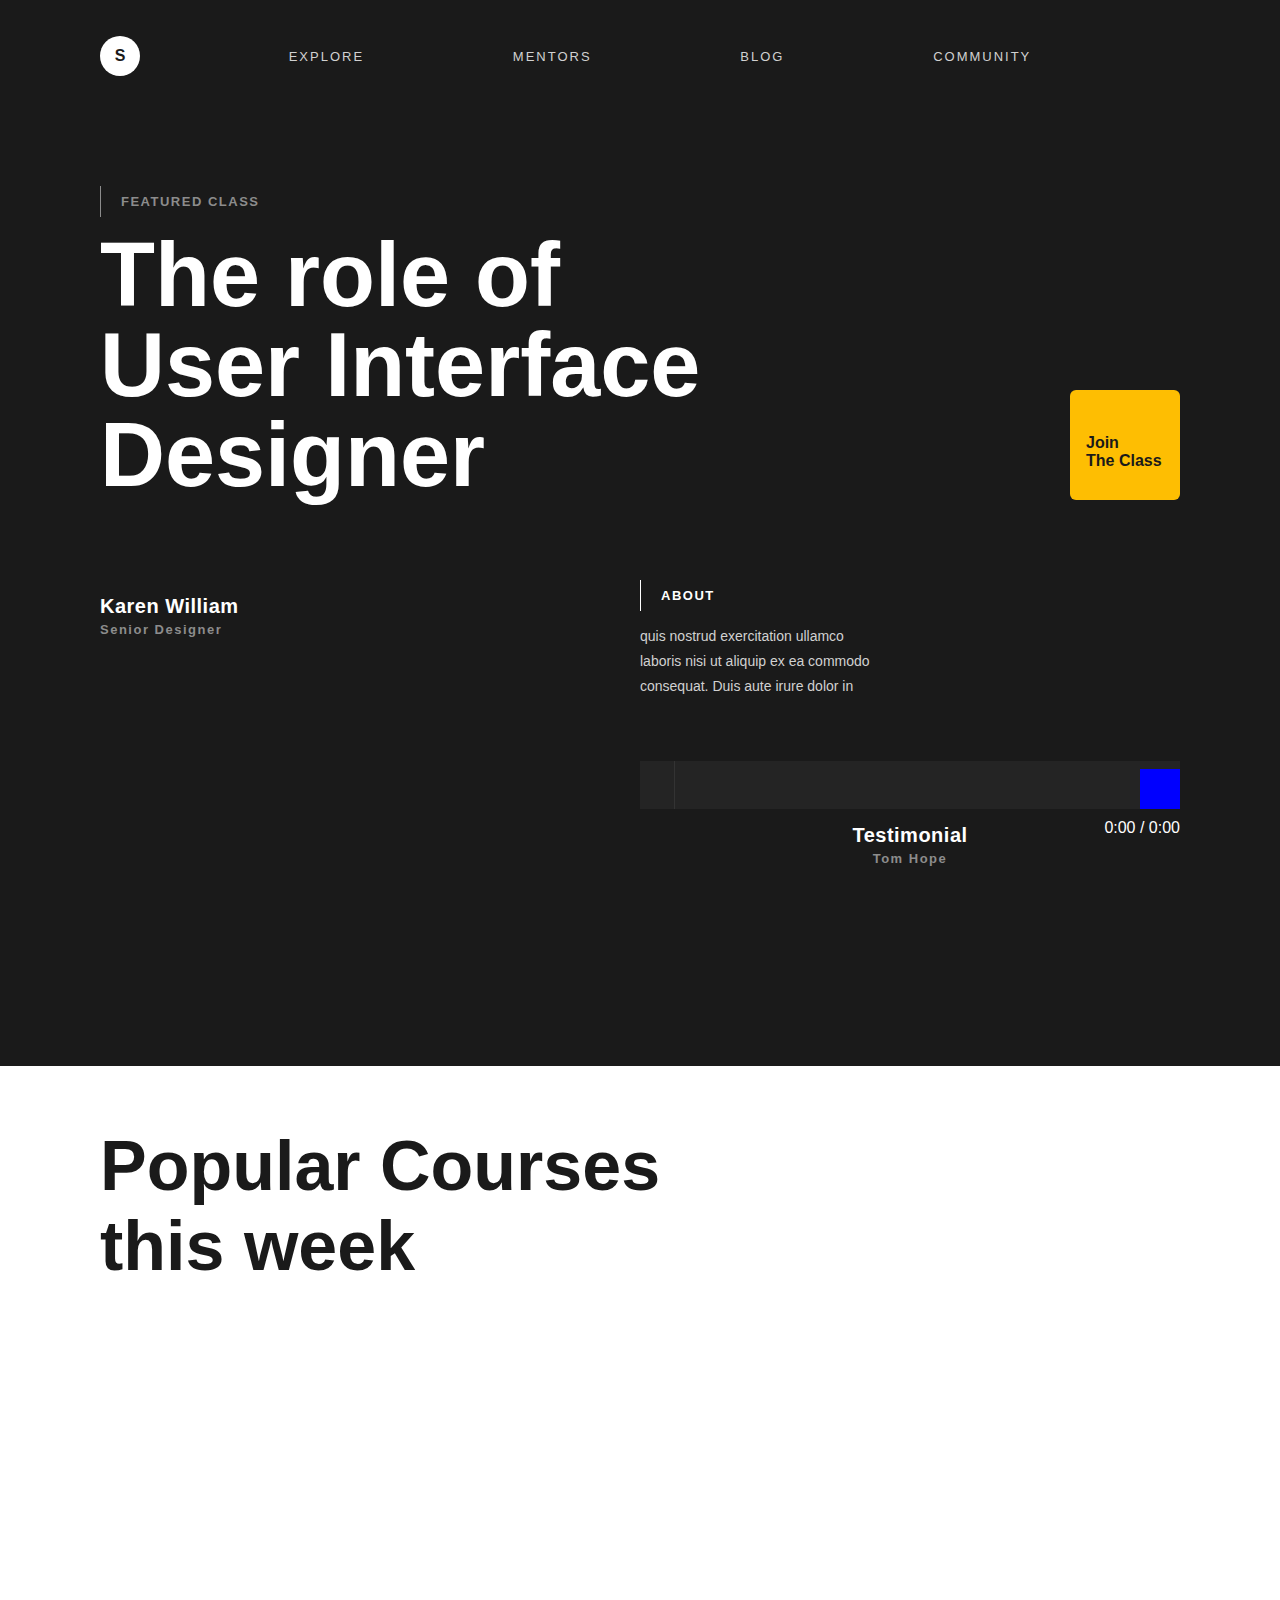
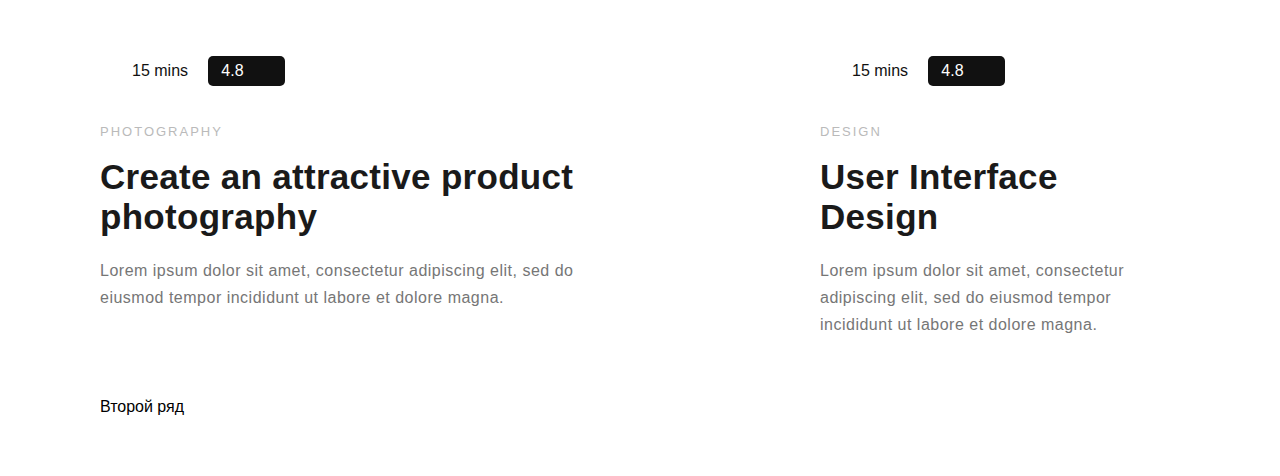
==== commit d3131151: "11" ====
--- a/index.html
+++ b/index.html
@@ -1,72 +1,161 @@
 <!DOCTYPE html>
 <html lang="en">
 <head>
-    <meta charset="UTF-8">
-    <meta name="viewport" content="width=device-width, initial-scale=1.0">
-    <title>Document</title>
-    <link rel="stylesheet" href="style.css">
+  <meta charset="UTF-8">
+  <meta http-equiv="X-UA-Compatible" content="IE=edge">
+  <meta name="viewport" content="width=device-width, initial-scale=1.0">
+  <link rel="stylesheet" href="style.css">
+  <title>Сайт визитка</title>
 </head>
 <body>
-    <header class="header">
-        <div class="container">
-            <nav class="navigation">
-                 <a href="" class="logo">S</a>
-                 <ul class="navigation-holder">
-                    <li class="nav-links">
-                        <a href="#">Explore</a>
-                    </li>
-                    <li class="nav-links">
-                        <a href="#">Mentors</a>
-                    </li>
-                    <li class="nav-links">
-                        <a href="#">block</a>
-                    </li>
-                    <li class="nav-links">
-                        <a href="#">community</a>
-                    </li>
-                 </ul>
+  <header class="header">
+    <div class="container">
+      <nav class="navigation">
+        <a href="" class="logo">S</a>
+        <ul class="navigation-holder">
+          <li class="nav-links">
+            <a href="#">Explore</a>
+          </li>
+          <li class="nav-links">
+            <a href="#">Mentors</a>
+          </li>
+          <li class="nav-links">
+            <a href="#">Blog</a>
+          </li>
+          <li class="nav-links">
+            <a href="#">Community</a>
+          </li>
+        </ul>
+      </nav>
+      <section class="header-title">
+        <span class="header-subtitle-text">featured class</span>
+        <h1 class="header-title-text">
+          The role of User Interface Designer
+        </h1>
+        <a href="#" class="join">
+          <img src="/img/icons/arrow.svg" alt="">
+          <span class="join-text">Join <br> The Class</span>
+        </a>
+      </section>
+      <section class="header-info-block">
+        <div class="card-info">
+          <img src="/img/girl-avatar.png" alt="" class="card-info-img">
+          <h2 class="info-title">Karen William</h2>
+          <span class="info-subtitle">Senior Designer</span>
+        </div>
 
-            </nav>
-            <section class="header-title">
-              <span class="header-subtitle-text">featured class</span>
-              <h1 class="header-title-text">
-                The role of
-                 User Interface
-                 Designer
-              </h1>
+        <div class="card-about">
+          <div class="about-text-wrapper">
+            <span class="about-subtitle-text">About</span>
+            <p class="about-desc">
+              quis nostrud exercitation ullamco
+              laboris nisi ut aliquip ex ea commodo
+              consequat. Duis aute irure dolor in
+            </p>
+          </div>
 
-              <a href="#" class="join">
-                <img src="/img/img/icons/arrow.svg"  alt="">
-                <span class="join-text">Join <br> The Class</span>
-              </a>
-            </section>
-            <section class="header-info-block">
-                <div class="card-info">
-                    <img src="img/girl-avatar.png" class="card-info-img">
-                 <h2 class="info-title">Karen William</h2>
-                 <span class="info-subtitle">Senior Designer</span>
+          <div class="audio-holder">
+            <div class="audio-block">
+              <img src="/img/man-avatar.png" alt="">
+              <div class="audio-container">
+                <div class="audio-detail">
+                  <div class="control">
+                    <i class="fi-rr-play" id="playPause"></i>
+                  </div>
+                  <div id="wave"></div>
                 </div>
-                <div class="card-about">
-                 <div class="about-text-wrapper">
-                  <span class="about-subtitle-text">about</span>
-                  <p class="about-desc">quis nostrud exercitation ullamco
-                    laboris nisi ut </p>
-                 </div>
-                 <div class="audio-block">
-                    <img src="img/man-avatar.png" alt="">
-                    <div class="audio-container">
-                        <img src="img/audio.png" alt="" class="audio-track">
-                        <a href="#" class="play-btn">
-                            <img src="img/img/icons/play.svg" alt="">
-                        </a>
-                    </div>
-                 </div>
-                 <h2 class="about-title"> testimonial  </h2>
+              </div>
+            </div>
+
+            <div class="audio-author">
+              <div>
+                <h2 class="about-title">Testimonial</h2>
                 <span class="about-subtitle">Tom Hope</span>
+              </div>
 
-                </div>
-            </section>
+              <div class="time">
+                <span id="current">0:00</span> /
+                <span id="duration">0:00</span>
+              </div>
+            </div>
+
+          </div>
         </div>
-    </header>
+      </section> <!-- Конец .header-info-block -->
+    </div>
+  </header>
+
+  <main class="main-content">
+    <div class="container">
+      <section class="courses">
+        <h1 class="course-section-title">Popular Courses <br> this week</h1>
+
+        <section class="course-row">
+          <div class="course-card card-big">
+            <div class="img-container img-card-1">
+              <span class="btn-time">15 mins</span>
+              <span class="btn-raiting">
+                4.8
+                <img src="/img/icons/star.svg" width="15" height="15" alt="">
+              </span>
+            </div>
+
+            <div class="info-container">
+              <h4 class="course-category">PHOTOGRAPHY</h4>
+
+              <h2 class="course-title">Create an attractive product photography</h2>
+
+              <p class="course-desc">Lorem ipsum dolor sit amet, consectetur
+                adipiscing elit, sed do eiusmod tempor
+                incididunt ut labore et dolore magna.
+              </p>
+            </div>
+          </div>
+
+          <div class="course-card card-small">
+            <div class="img-container img-card-2">
+              <span class="btn-time">15 mins</span>
+              <span class="btn-raiting">
+                4.8
+                <img src="/img/icons/star.svg" width="15" height="15" alt="">
+              </span>
+            </div>
+
+            <div class="info-container">
+              <h4 class="course-category">DESIGN</h4>
+
+              <h2 class="course-title">User Interface Design</h2>
+
+              <p class="course-desc">Lorem ipsum dolor sit amet, consectetur
+                adipiscing elit, sed do eiusmod tempor
+                incididunt ut labore et dolore magna.
+              </p>
+            </div>
+          </div>
+        </section>
+
+        <section class="course-row">
+          Второй ряд
+        </section>
+
+      </section> <!-- конец section.courses -->
+    </div>
+  </main>
+  
+
+  <script src="wavesurfer.js"></script>
+  <script src="media.js"></script>
 </body>
-</html>+</html>
+
+
+
+
+
+
+
+
+
+
+
+
--- a/style.css
+++ b/style.css
@@ -1,173 +1,309 @@
+@import url('https://cdn-uicons.flaticon.com/uicons-regular-rounded/css/uicons-regular-rounded.css');
+
 * {
   box-sizing: border-box;
   margin: 0;
   font-family: Arial, Helvetica, sans-serif;
 }
+
 .container {
-    max-width: 1080px;
-    margin: 0 auto;
-}
+  max-width: 1080px;
+  margin: 0 auto;
+}
+
+/* HEADER */
 .header {
-    background-color: #1a1a1a;
-    padding-top: 36px;
-    padding-bottom: 200px;
-}
+  background-color: #1A1A1A;
+  padding-top: 36px;
+  padding-bottom: 200px;
+}
+
 .navigation {
-    display: flex;
-    justify-content: space-between;
-    align-items: center;
-}
-.logo{
-    width: 40px;
-    height: 40px;
-    border-radius: 50%;
-    background-color: #fff;
-    display: flex;
-    justify-content: center;
-    text-decoration: none;
-    color: #1a1a1a;
-    font-weight: bold;
-}
+  display: flex;
+  justify-content: space-between;
+  align-items: center;
+}
+
+.logo {
+  width: 40px;
+  height: 40px;
+  border-radius: 50%;
+  background-color: #fff;
+  display: flex;
+  justify-content: center;
+  align-items: center;
+  text-decoration: none;
+  color: #1A1A1A;
+  font-weight: bold;
+}
+
 .navigation-holder {
-    list-style-type: none;
-    padding: 0;
-    display: flex;
-    flex-grow: 1;
-    justify-content: space-evenly;
-}
+  list-style-type: none;
+  padding: 0;
+  display: flex;
+  flex-grow: 1;
+  justify-content: space-evenly;
+}
+
 .nav-links a {
- text-decoration: none;
- color: #d1d1d1;
- text-transform: uppercase;
- letter-spacing: 2px;
- font-size: 13px;
-}
+  text-decoration: none;
+  color: #D1D1D1;
+  text-transform: uppercase;
+  letter-spacing: 2px;
+  font-size: 13px;
+}
+
 .header-title {
-    margin-top: 110px;
-    margin-bottom: 80px;
-    position: relative;
-}
+  margin-top: 110px;
+  margin-bottom: 80px;
+  position: relative;
+}
+
 .header-subtitle-text {
-    display: inline-block;
-    border-left: 1px solid #8c8c8c;
-    padding: 8px 0 8px 20px;
-    color: #8c8c8c;
-    font-weight: bold;
-    text-transform: uppercase;
-    font-size: 13px;
-    letter-spacing: 1.5px;
-    margin-bottom: 13px;
-}
+  display: inline-block;
+  border-left: 1px solid #8C8C8C;
+  padding: 8px 0 8px 20px;
+  color: #8C8C8C;
+  font-weight: bold;
+  text-transform: uppercase;
+  font-size: 13px;
+  letter-spacing: 1.5px;
+  margin-bottom: 13px;
+}
+
 .header-title-text {
-    font-size: 90px;
-    font-weight: bold;
-    color: #fff;
-    max-height: 620px;
-    line-height: 1;
-}
+  font-size: 90px;
+  font-weight: bold;
+  color: #fff;
+  max-width: 620px;
+  line-height: 1;
+}
+
 .join {
-    background-color: #fede02;
-    position: absolute;
-    right: 0;
-    bottom: 0;
-    width: 110px;
-    height: 110px;
-    padding: 16px;
-    display: flex;
-    flex-direction: column;
-    justify-content: space-evenly;
-    align-items: flex-start;
-    text-decoration: none;
-    color: #1a1a1a;
-    font-weight: bold;
-}
- .header-info-block{
-    display: flex;
-    justify-content: space-between;
- }
-
- .card-info{
-    max-width: 361px;
- }
-
- .card-info-img{
-    display: flex;
-
- }
-
- .info-title{
-    font-size: 20px;
-    font-weight: bold;
-    color: #fff;
-    letter-spacing: 0.5px;
-    margin-top: 15px;
-    margin-bottom: 4px;
- }
-
- .info-subtitle{
-    font-size: 13px;
-    color: #8c8c8c;
-    font-weight: bold;
-    letter-spacing: 1.5px;
-    display: block;
- }
-
- .about-subtitle-text{
-    display: inline-block;
-    border-left: 1px solid #fff;
-    padding: 8px 0 8px 20px;
-    color: #fff;
-    font-weight: bold;
-    text-transform: uppercase;
-    font-size: 13px;
-    letter-spacing: 1.5px;
-    margin-bottom: 13px;
- }
- .about-desc{
-    color: #d1d1d1;
-    max-width: 240px;
-    font-size: 14px;
-    line-height: 1.8;
- }
- .audio-block{
-    background-color: #242424;
-    display: flex;
-    margin-top: 61px;
- }
-
- .audio-container{
-    display: flex;
-    align-items: center;
-    justify-content: center;
-    flex: 1;
-    position: relative;
-    padding: 0 34px;
- }
- .play-btn{
-    display: flex;
-    background-color: blue;
-    width: 40px;
-    height: 40px;
-    align-items: center;
-    justify-content: center;
-    position: absolute;
-    right: 0;
-    bottom: 0;
- }
- .about-title{
-    font-size: 20px;
-    font-weight: bold;
-    color: #fff;
-    letter-spacing: 0.5px;
-    margin-top: 15px;
-    margin-bottom: 4px;
-    text-align: center;
- }
- .about-subtitle{
-    font-size: 13px;
-    color: #8c8c8c;
-    font-weight: bold;
-    letter-spacing: 1.5px;
-    text-align: center;
-    display: block;
- }+  background-color: #FEBE02;
+  position: absolute;
+  right: 0;
+  bottom: 0;
+  width: 110px;
+  height: 110px;
+  padding: 16px;
+  display: flex;
+  flex-direction: column;
+  justify-content: space-evenly;
+  align-items: flex-start;
+  text-decoration: none;
+  color: #1A1A1A;
+  font-weight: bold;
+  border-radius: 6px;
+}
+
+.header-info-block {
+  display: flex;
+  justify-content: space-between;
+}
+
+.card-info {
+  max-width: 361px;
+}
+
+.card-info-img {
+  display: flex;
+}
+
+.info-title {
+  font-size: 20px;
+  font-weight: bold;
+  color: #fff;
+  letter-spacing: 0.5px;
+  margin-top: 15px;
+  margin-bottom: 4px;
+}
+
+.info-subtitle {
+  font-size: 13px;
+  color: #8C8C8C;
+  font-weight: bold;
+  letter-spacing: 1.5px;
+  display: block;
+}
+
+.about-subtitle-text {
+  display: inline-block;
+  border-left: 1px solid #fff;
+  padding: 8px 0 8px 20px;
+  color: #fff;
+  font-weight: bold;
+  text-transform: uppercase;
+  font-size: 13px;
+  letter-spacing: 1.5px;
+  margin-bottom: 13px;
+}
+
+.about-desc {
+  color: #D1D1D1;
+  max-width: 240px;
+  font-size: 14px;
+  line-height: 1.8;
+}
+
+.audio-holder {
+  width: 540px;
+}
+
+.audio-block {
+  background-color: #242424;
+  display: flex;
+  margin-top: 61px;
+}
+
+.audio-container {
+  display: flex;
+  align-items: center;
+  justify-content: center;
+  flex: 1;
+  position: relative;
+  padding: 0 34px;
+}
+
+.play-btn {
+  display: flex;
+  background-color: blue;
+  width: 40px;
+  height: 40px;
+  align-items: center;
+  justify-content: center;
+  position: absolute;
+  right: 0;
+  bottom: 0;
+}
+
+.about-title {
+  font-size: 20px;
+  font-weight: bold;
+  color: #fff;
+  letter-spacing: 0.5px;
+  margin-top: 15px;
+  margin-bottom: 4px;
+  text-align: center;
+}
+
+.about-subtitle {
+  font-size: 13px;
+  color: #8C8C8C;
+  font-weight: bold;
+  letter-spacing: 1.5px;
+  text-align: center;
+  display: block;
+}
+
+.audio-detail {
+  flex: 1;
+}
+
+.control {
+  position: absolute;
+  right: 0;
+  bottom: 0;
+}
+
+.control i {
+  width: 40px;
+  height: 40px;
+  display: flex;
+  justify-content: center;
+  align-items: center;
+  font-size: 1.25rem;
+  background-color: blue;
+  color: white;
+  cursor: pointer;
+}
+
+.audio-author {
+  display: flex;
+  justify-content: center;
+  position: relative;
+}
+
+.time {
+  color: #fff;
+  position: absolute;
+  top: 10px;
+  right: 0;
+}
+
+/* MAIN CONTENT */
+
+.course-section-title {
+  font-weight: 600;
+  font-size: 70px;
+  color: #1A1A1A;
+  margin: 60px 0;
+}
+.course-row {
+  display: flex;
+  justify-content: space-between;
+  margin-bottom: 60px;
+}
+
+.card-big {
+  width: 540px;
+}
+.card-small {
+  width: 360px;
+}
+
+.img-container {
+  background-size: cover;
+  background-position: center;
+  background-repeat: no-repeat;
+  height: 360px;
+  display: flex;
+  flex-direction: row;
+  align-items: flex-end;
+  padding-bottom: 20px;
+  padding-left: 20px;
+}
+.img-card-1 {background-image: url(/img/card-1.png);}
+
+.btn-time {
+  background-color: #fff;
+  border-radius: 5px;
+  color: #111;
+  padding: 6px 12px;
+  display: inline-block;
+  margin-right: 8px;
+}
+.btn-raiting {
+  width: 77px;
+  background-color: #111;
+  border-radius: 5px;
+  color: #fff;
+  padding: 6px 0px;
+  display: inline-flex;
+  align-items: center;
+  justify-content: space-evenly;
+}
+
+.course-category {
+  font-size: 13px;
+  letter-spacing: 2px;
+  color: #BABABA;
+  font-weight: 400;
+  margin: 18px 0;
+}
+.course-title {
+  font-size: 35px;
+  font-weight: bold;
+  letter-spacing: 0.3px;
+  color: #1A1A1A;
+  margin-bottom: 20px;
+}
+.course-desc {
+  font-size: 16px;
+  font-weight: 400;
+  color: #767676;
+  line-height: 1.7;
+  letter-spacing: 0.5px;
+}
+
+.img-card-2 {background-image: url(/img/card-2.png);}
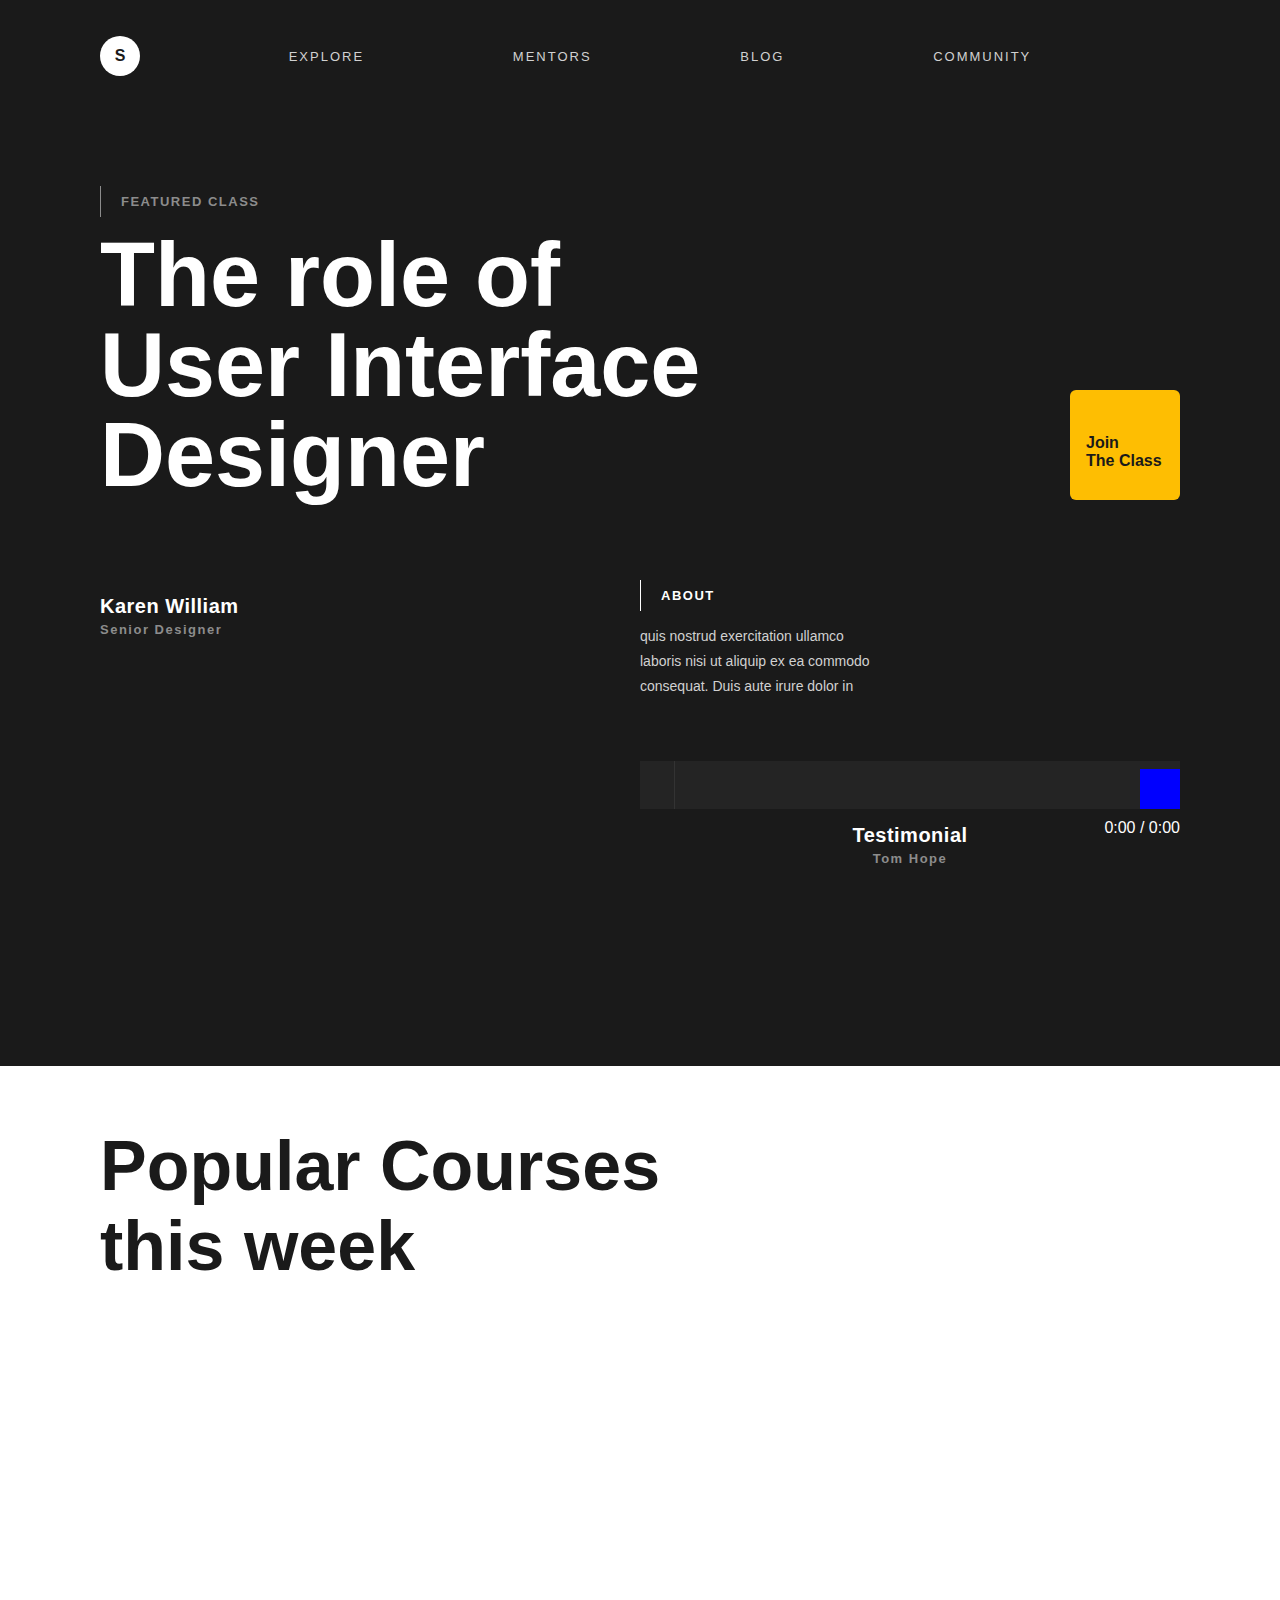
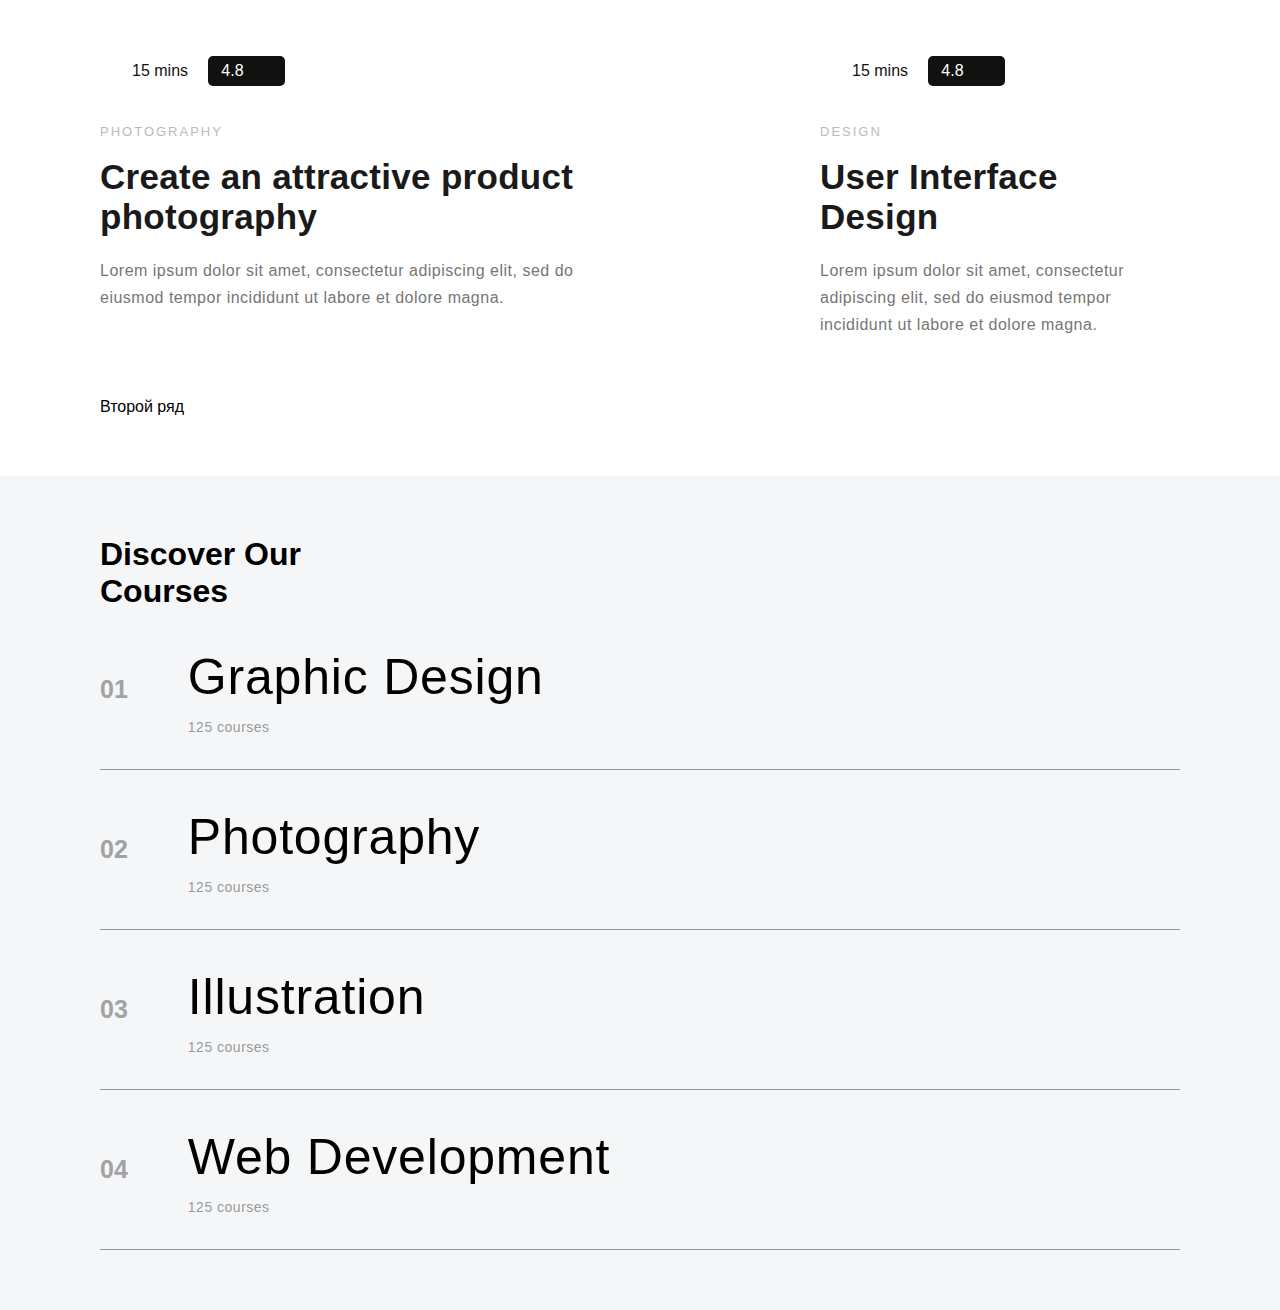
==== commit 700786ce: "urok13" ====
--- a/index.html
+++ b/index.html
@@ -17,10 +17,10 @@
             <a href="#">Explore</a>
           </li>
           <li class="nav-links">
-            <a href="#">Mentors</a>
-          </li>
-          <li class="nav-links">
-            <a href="#">Blog</a>
+            <a href="mentors.html">Mentors</a>
+          </li>
+          <li class="nav-links">
+            <a href="blog.html">Blog</a>
           </li>
           <li class="nav-links">
             <a href="#">Community</a>
@@ -141,6 +141,63 @@
       </section> <!-- конец section.courses -->
     </div>
   </main>
+
+ <footer class="footer">
+    <div class="container">
+        <section class="courses-info">
+            <h1 class="courses-info-title">
+                Discover Our <br> Courses
+            </h1>
+
+            <section class="footer-row">
+                <div class="left-block">
+                    <h4 class="course-number">01</h4>
+                    <div class="course-block">
+                        <h2 class="course-name">Graphic Design</h2>
+                        <span class="course-count">125 courses</span>
+                    </div>
+                </div>
+                <img src="img/icons/arrow.svg" width="18" alt="">
+            </section>
+
+            <section class="footer-row">
+                <div class="left-block">
+                  <h4 class="course-number">02</h4>
+                  <div class="course-block">
+                    <h2 class="course-name">Photography</h2>
+                    <span class="course-count">125 courses</span>
+                  </div>
+                </div>
+                <img src="/img/icons/arrow.svg" width="18" alt="">
+              </section>
+
+              <section class="footer-row">
+                <div class="left-block">
+                  <h4 class="course-number">03</h4>
+                  <div class="course-block">
+                    <h2 class="course-name">Illustration</h2>
+                    <span class="course-count">125 courses</span>
+                  </div>
+                </div>
+                <img src="/img/icons/arrow.svg" width="18" alt="">
+              </section>
+
+              <section class="footer-row">
+                <div class="left-block">
+                  <h4 class="course-number">04</h4>
+                  <div class="course-block">
+                    <h2 class="course-name">Web Development</h2>
+                    <span class="course-count">125 courses</span>
+                  </div>
+                </div>
+                <img src="/img/icons/arrow.svg" width="18" alt="">
+              </section>
+
+
+
+        </section>
+    </div>
+ </footer>
   
 
   <script src="wavesurfer.js"></script>
--- a/style.css
+++ b/style.css
@@ -307,3 +307,181 @@
 }
 
 .img-card-2 {background-image: url(/img/card-2.png);}
+
+.footer{
+   background-color: #f5f6f8;
+   padding: 60px 0;
+}
+
+.course-info-title{
+   font-weight: 600;
+   font-size: 70px;
+   color: #1A1A1A;
+   padding-bottom: 40px;
+}
+
+.footer-row {
+   display: flex;
+   justify-content: space-between;
+   align-items: center;
+   border-bottom: 1px solid #939495;
+   padding: 30px 0;
+}
+ 
+.left-block {
+   display: flex;
+   align-items: center;
+}
+
+.course-number {
+   font-style: normal;
+   font-weight: 600;
+   font-size: 25px;
+   color: #a2a2a4;
+
+}
+
+.course-block{
+   margin-left: 60px;
+   line-height: 1.5;
+}
+
+.course-name {
+   font-style: normal;
+   font-weight: 400;
+   font-size: 50px;
+   letter-spacing: 0.8px;
+   color: #000000;
+}
+
+.course-count{
+   font-style: normal;
+   font-weight: 400;
+   font-size: 14px;
+   letter-spacing: 0.5px;
+   color: #9a9a9b;
+}
+
+@media (max-width: 1120px) {
+   .container {
+      padding: 0 20 px;
+   }
+}
+
+@media (max-width: 992px) {
+   .header-info-block {
+      flex-direction: column;
+   }
+
+   .card-about {
+      align-self: flex-end;
+      margin-top: 60px;
+   }
+
+   .audio-container {
+      order: -1
+   }
+
+   .course-row {
+      flex-wrap: wrap;
+      margin-bottom: 0;
+   }
+
+   .course-card {
+      display: flex;
+      margin-bottom: 60px;
+
+   }
+
+   .card-big , .card-small {
+      width: 100%;
+   }
+
+   .img-container , .info-container {
+      width: 50%;
+   }
+
+   .img-card-1, .img-card-3 {
+      margin-right: 40px;
+   }
+
+
+   .img-card-2, .img-card-4 {
+      margin-left: 40px;
+      order: 2;
+   }
+
+}
+
+@media (max-width: 756px) {
+   .course-card {
+      flex-direction: column;
+   }
+
+   .img-card-1 , .img-card-2 , .img-card-3 , .img-card-4 {
+      margin: 0;
+   }
+
+   .img-container , .info-container {
+      width: 100%;
+
+   }
+
+   .img-card-2, .img-card-4 {
+      order: -1;
+   }
+
+}
+
+@media (max-width: 578px) {
+
+}
+
+/* YOURSELF PART */
+
+/* Общий стиль для заголовков страниц */
+.page-title {
+   font-size: 50px;
+   font-weight: bold;
+   color: #fff;
+   text-align: center;
+   margin: 40px 0;
+   text-transform: uppercase;
+   letter-spacing: 1.2px;
+ }
+ 
+ 
+ /* Стили для страницы ментора */
+ .mentor {
+   display: flex;
+   align-content: space-around;
+ }
+ 
+ .mentor img {
+   width: 200px;
+   height: 200px;
+   border-radius: 50%;
+   margin-right: 20px;
+ }
+ 
+ 
+ /* Блог */
+ .blog-list {
+   display: flex;
+   justify-content: space-around;
+   flex-direction: column;
+   gap: 20px;
+ }
+ 
+ .blog-post {
+   background-color: #fff;
+   border-radius: 10px;
+   box-shadow: 0 4px 8px rgba(0, 0, 0, 0.1);
+   overflow: hidden;
+ }
+ 
+ .blog-post img {
+   width: 100%;
+   height: 200px;
+   object-fit: cover;
+ }
